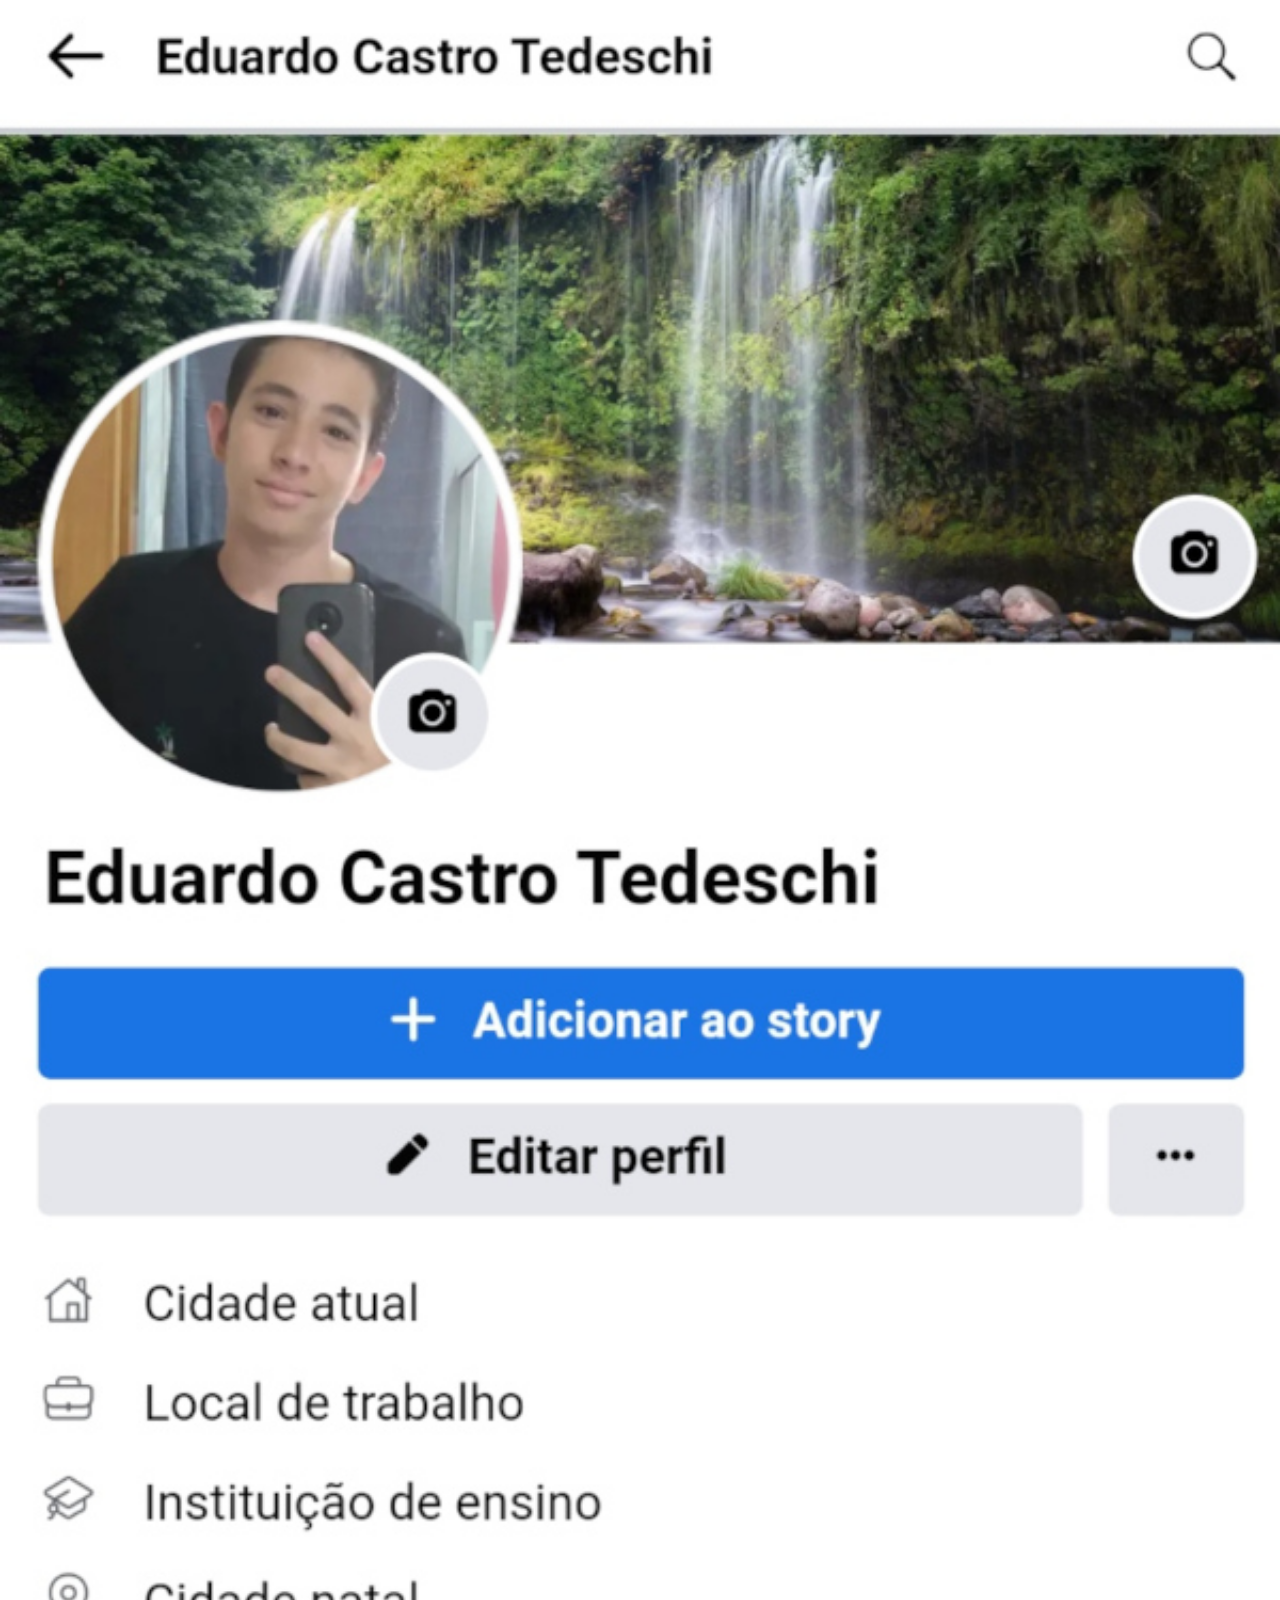
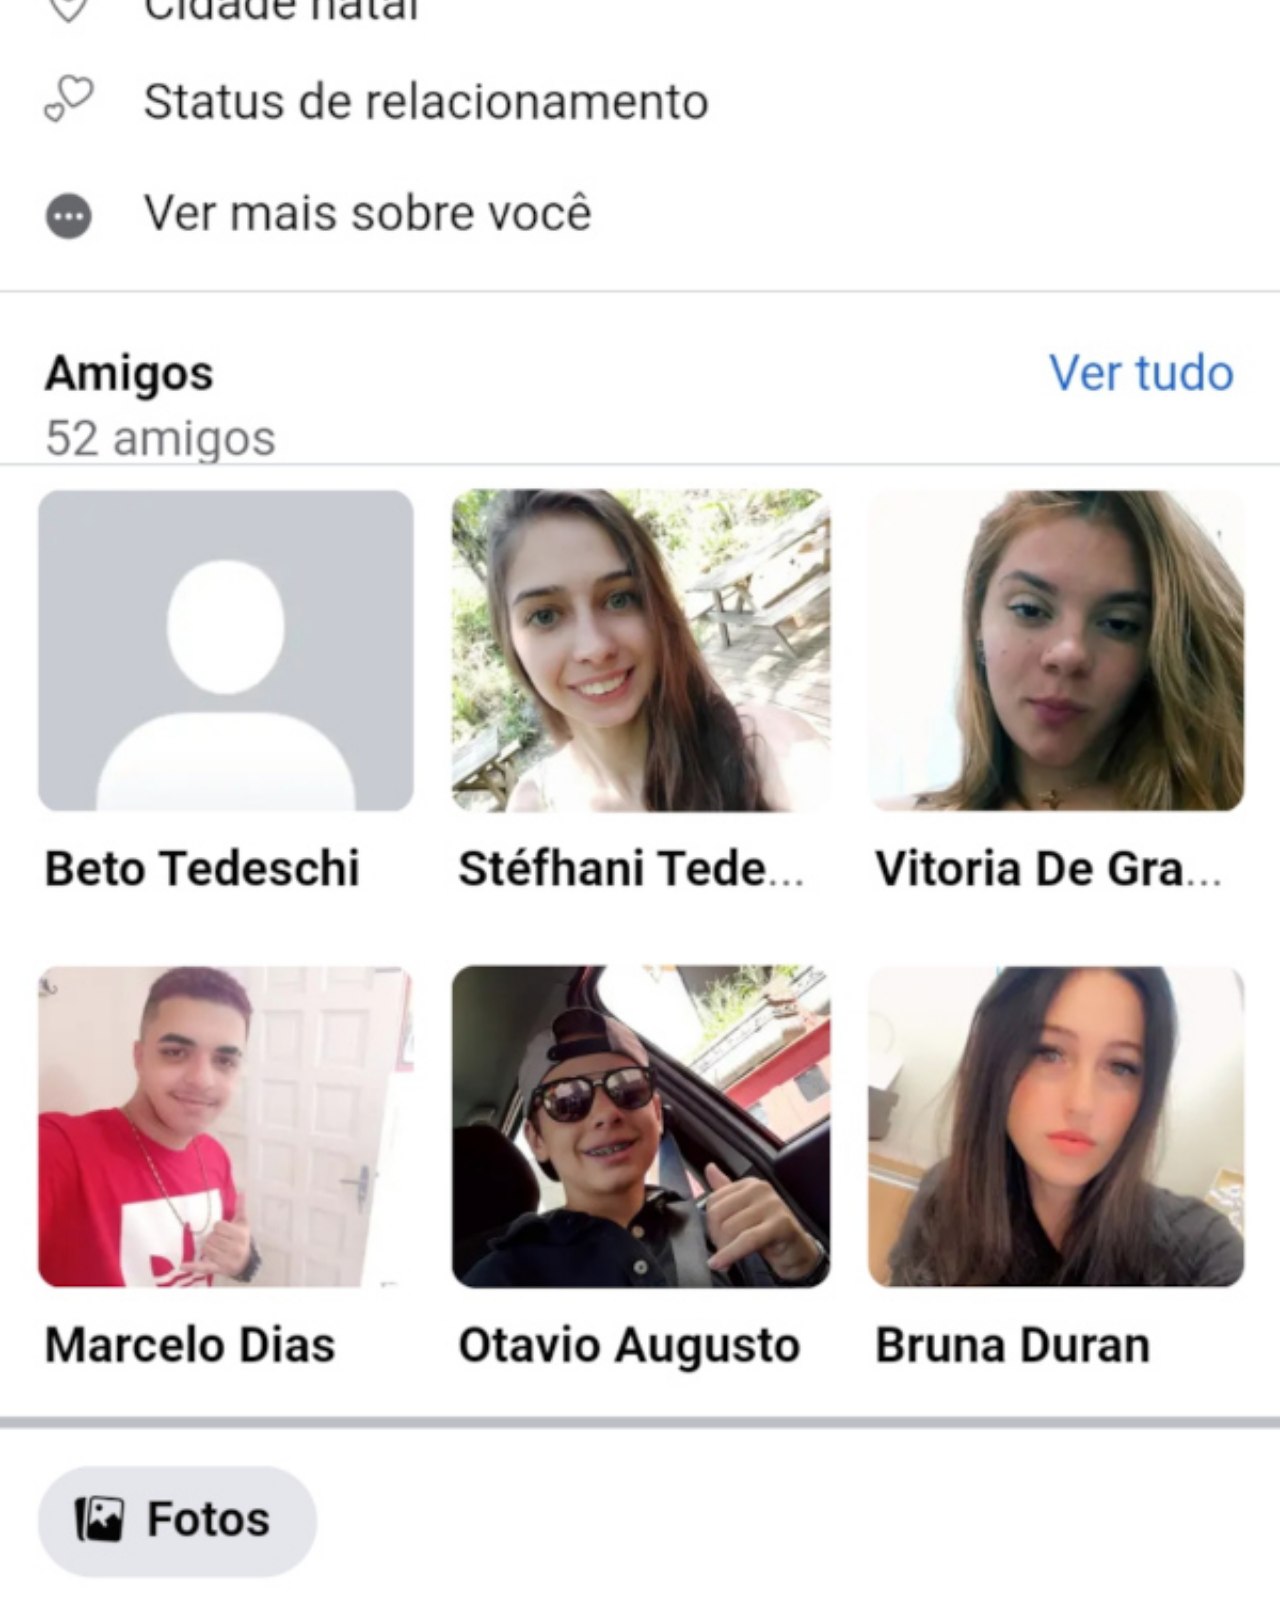
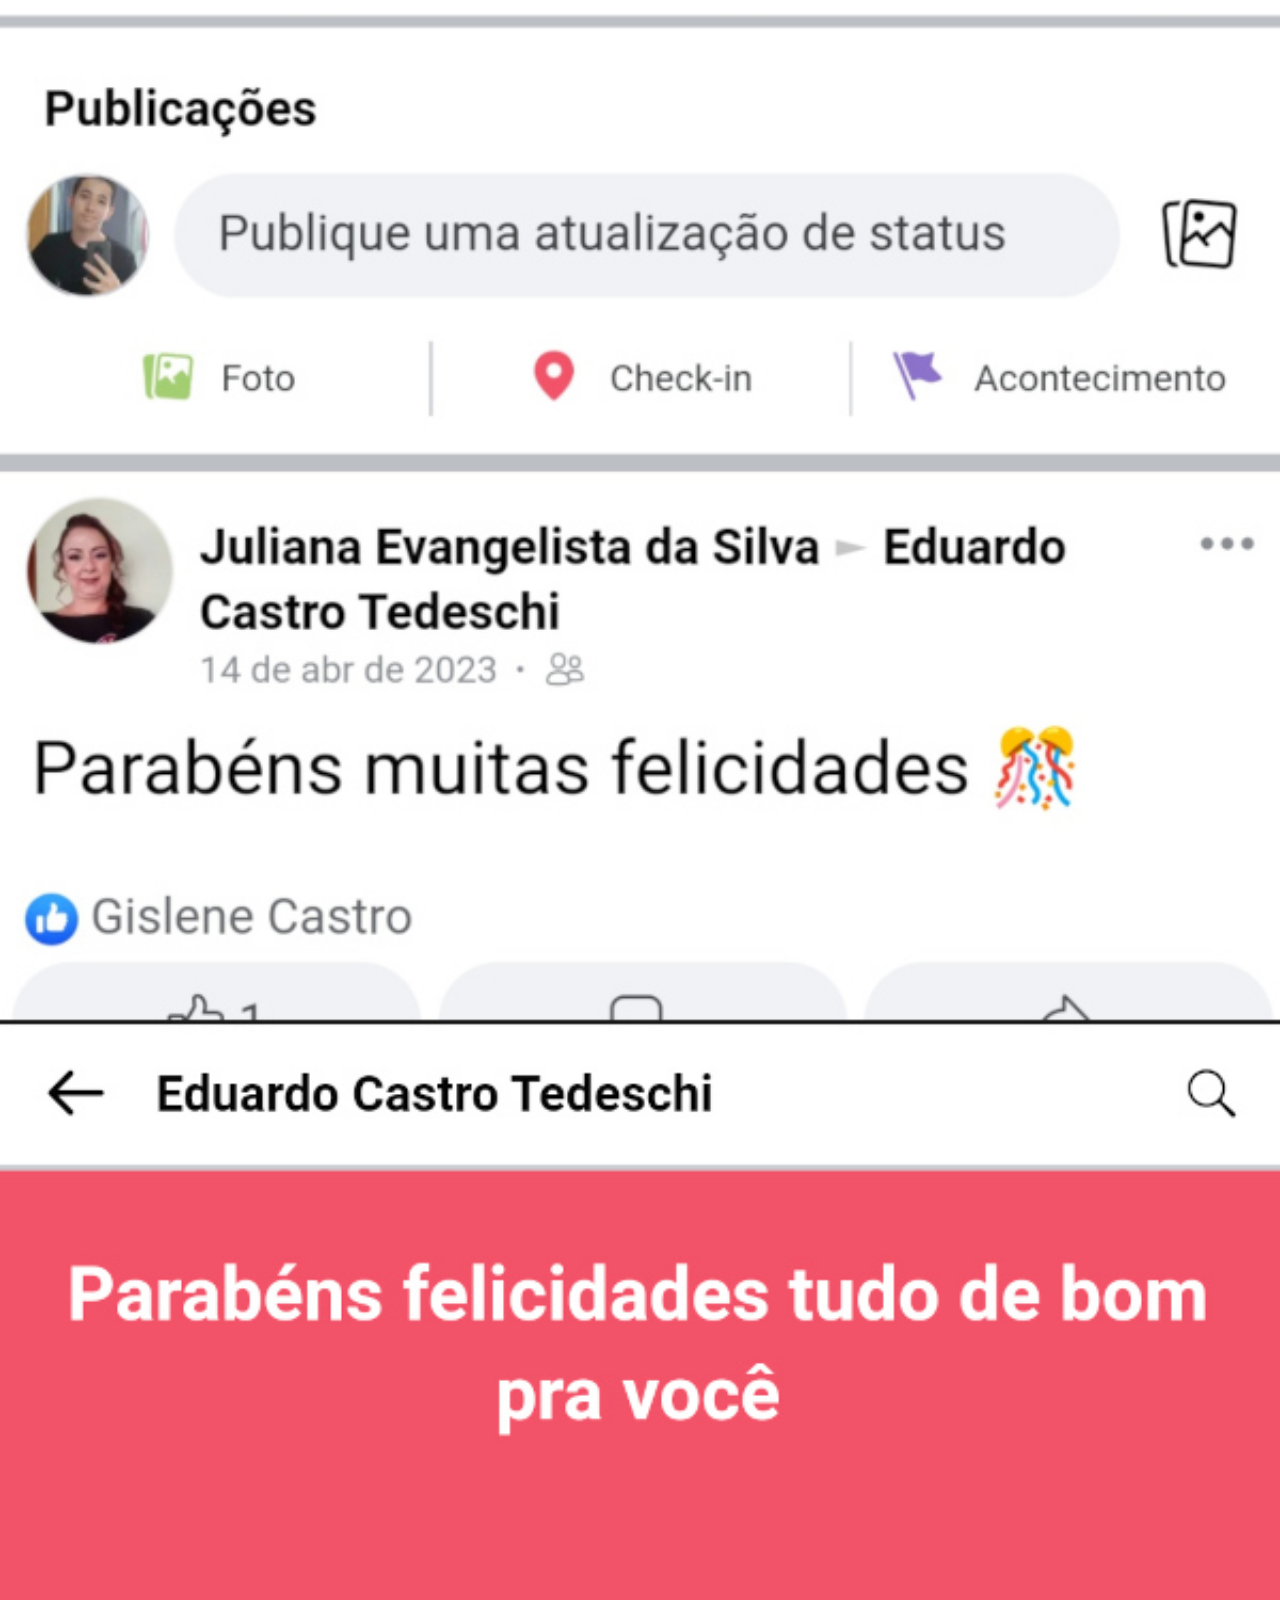
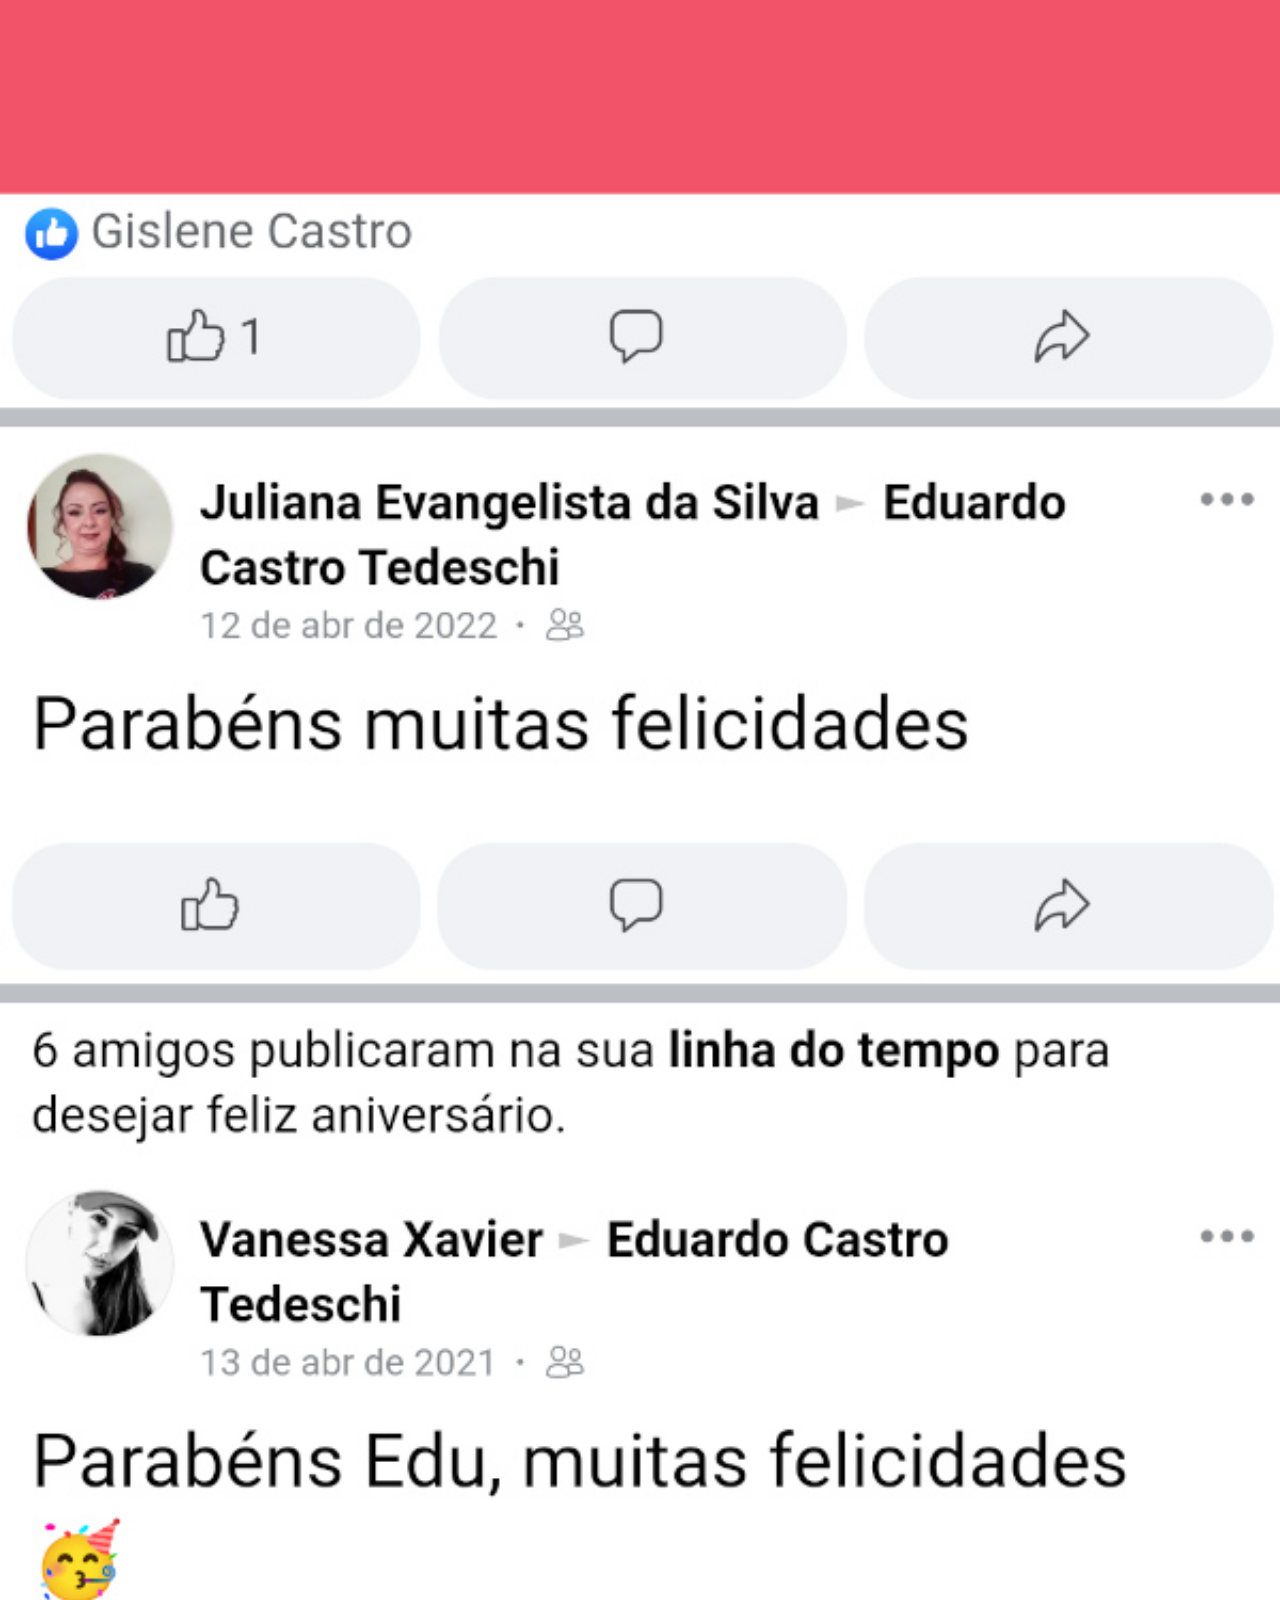
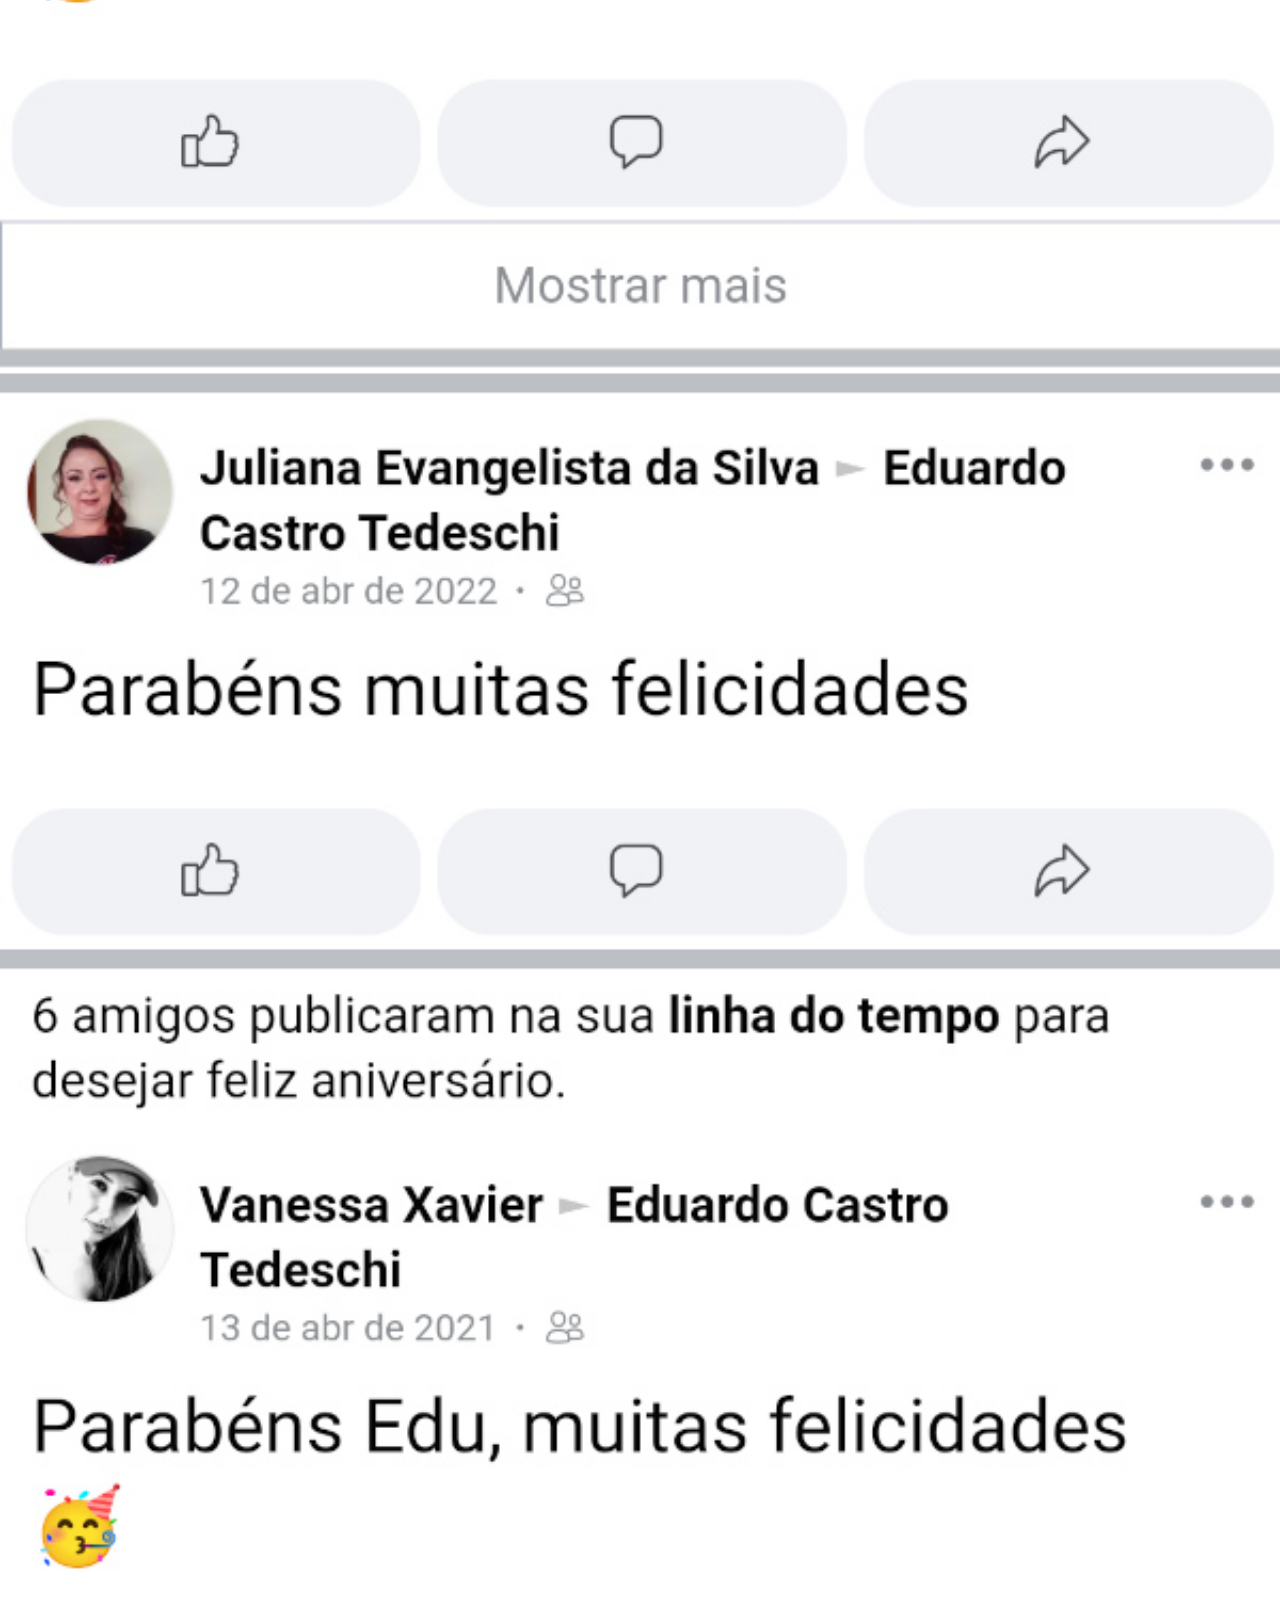
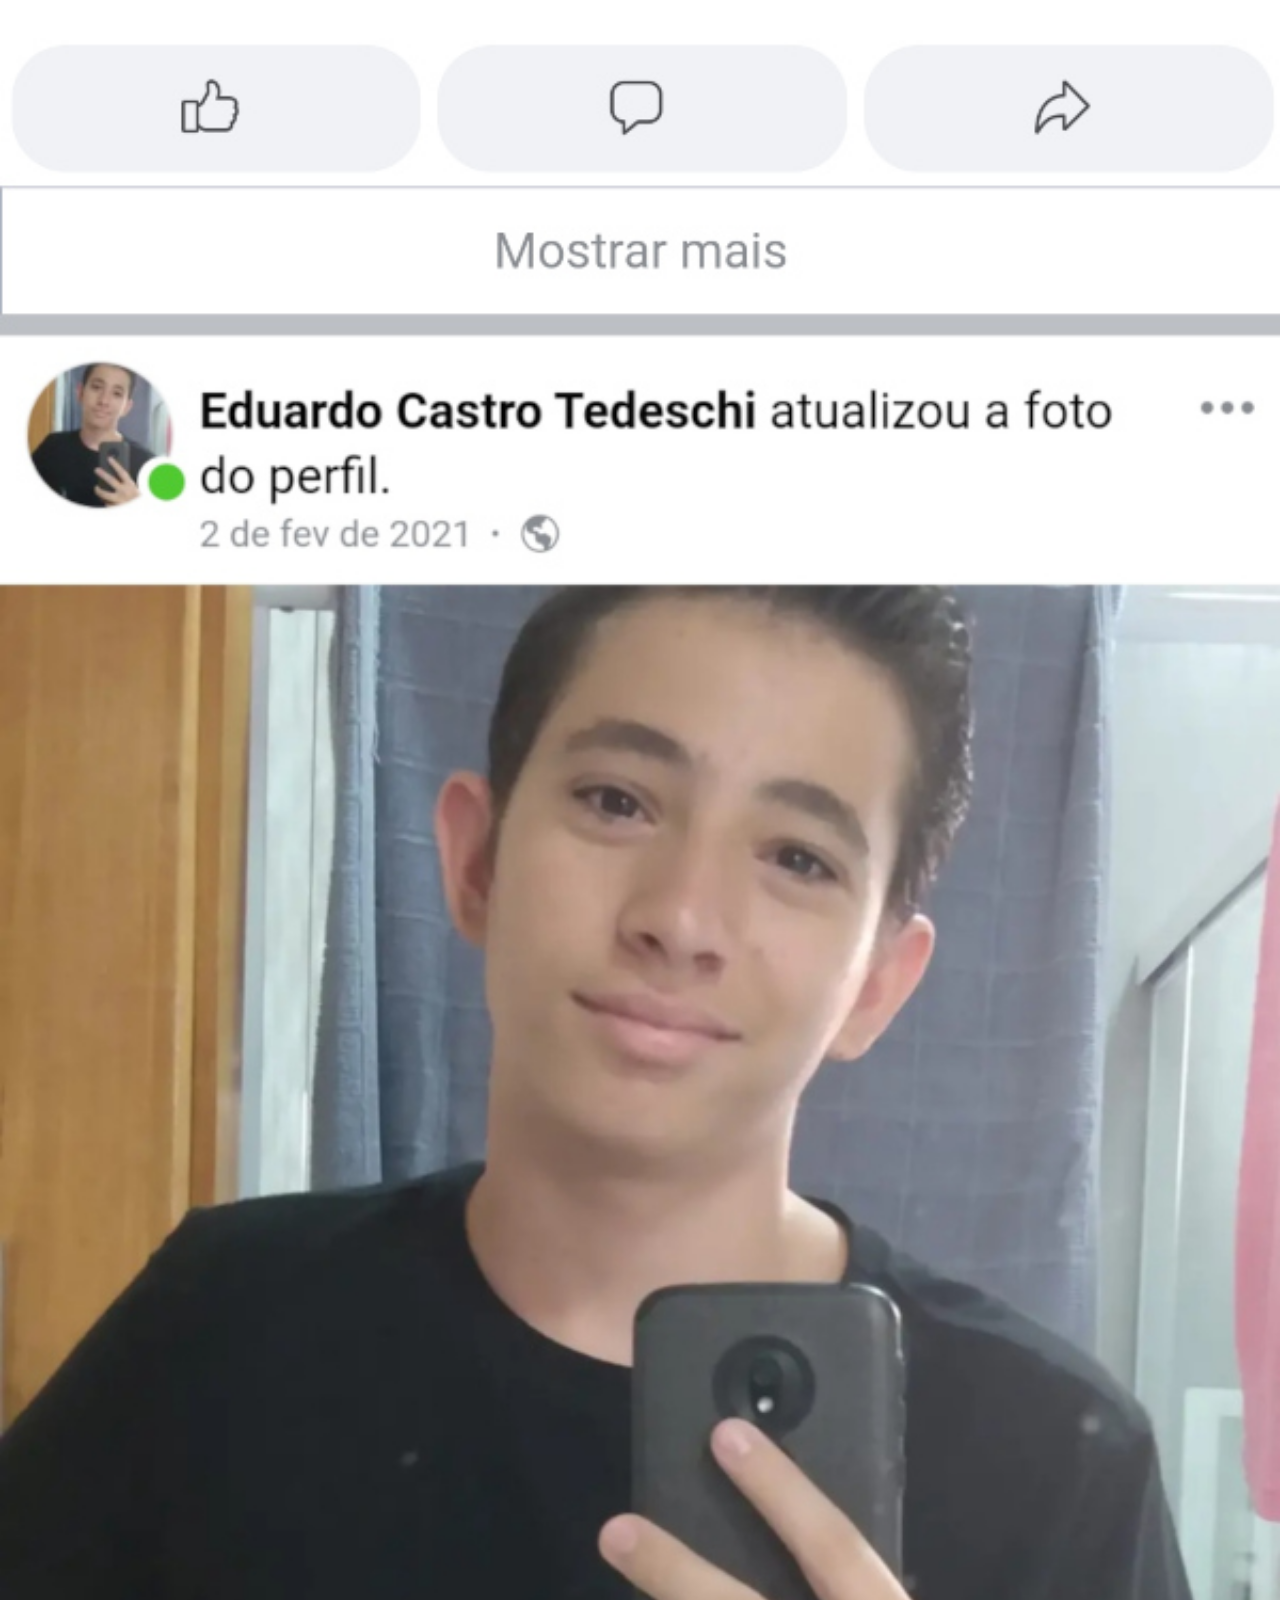
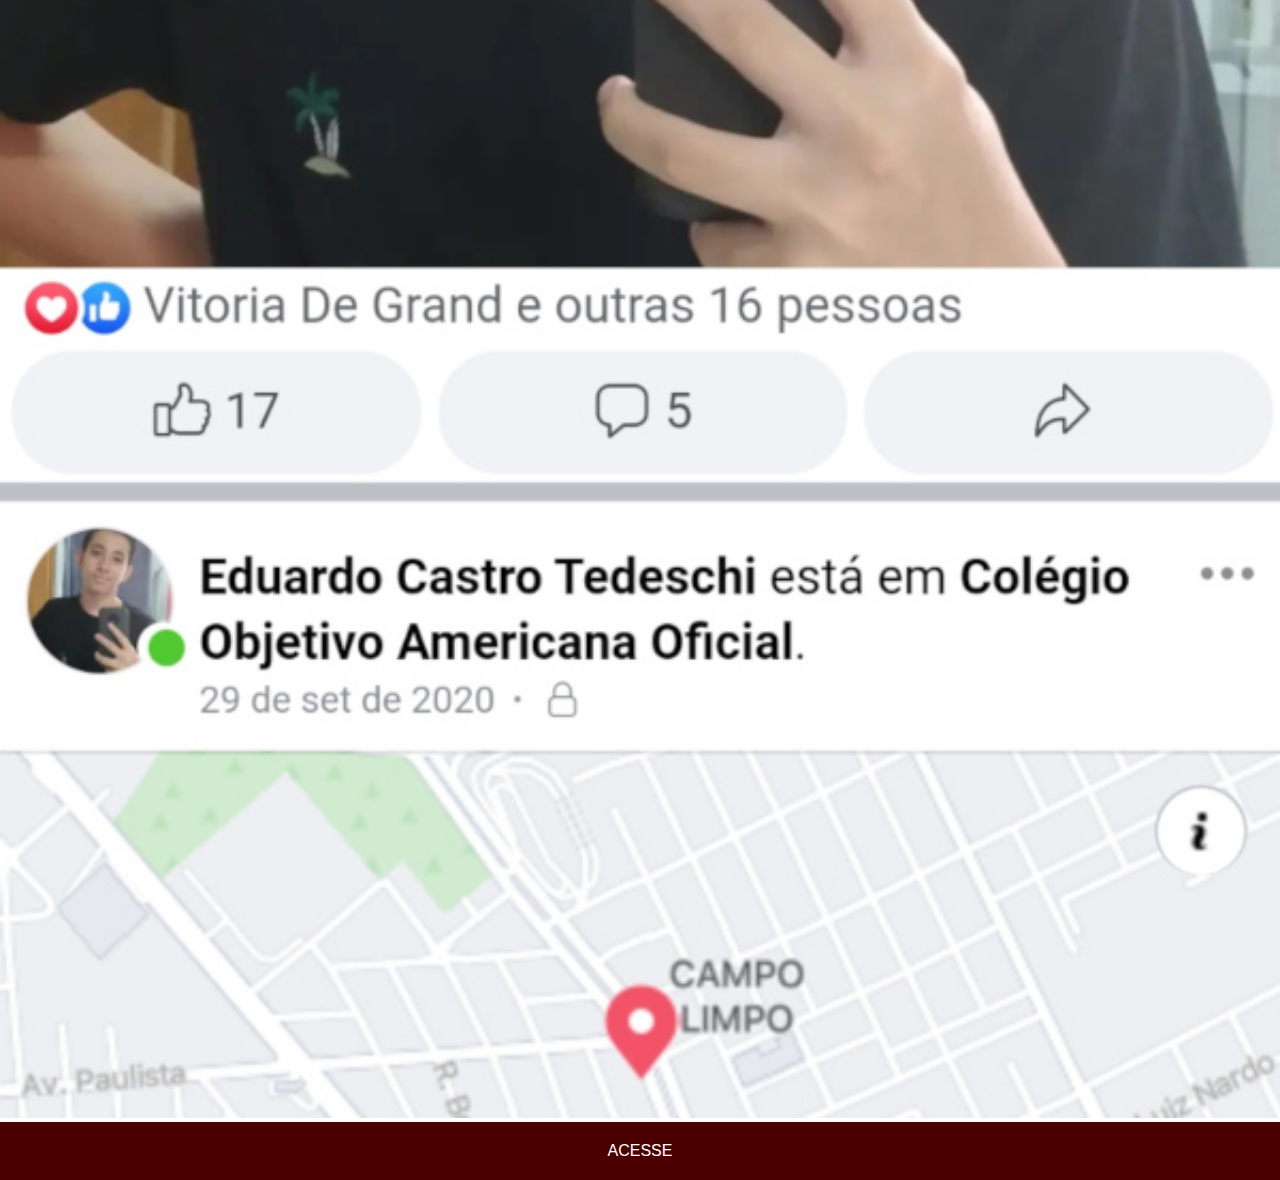
==== my-social/facebook.html @ a9c081b7 "project" ====
<!DOCTYPE html>
<html lang="pt-br">
<head>
    <meta charset="UTF-8">
    <meta name="viewport" content="width=device-width, initial-scale=1.0">
    <title>Facebook</title>
    <style>
        *{
            padding: 0px;
            margin: 0px;
            font-family: Arial, Helvetica, sans-serif;
        }

        ::-webkit-scrollbar{
            width: 0px;
            height: 0px;
        }

        img{
            width: 100vw;
        }

        a{
            display: block;
            text-decoration: none;
            color: white;
            background-color: rgb(75, 0, 0);
            text-align: center;
            padding: 20px 0px;
            width: 100vw;
        }

    </style>
</head>
<body>
    <img src="images/facebook/tela-facebook.jpg" alt="Facebook Tela">
    <a href="https://web.facebook.com/eduardo.tedeschi.311" target="_blank">ACESSE</a>
</body>
</html>
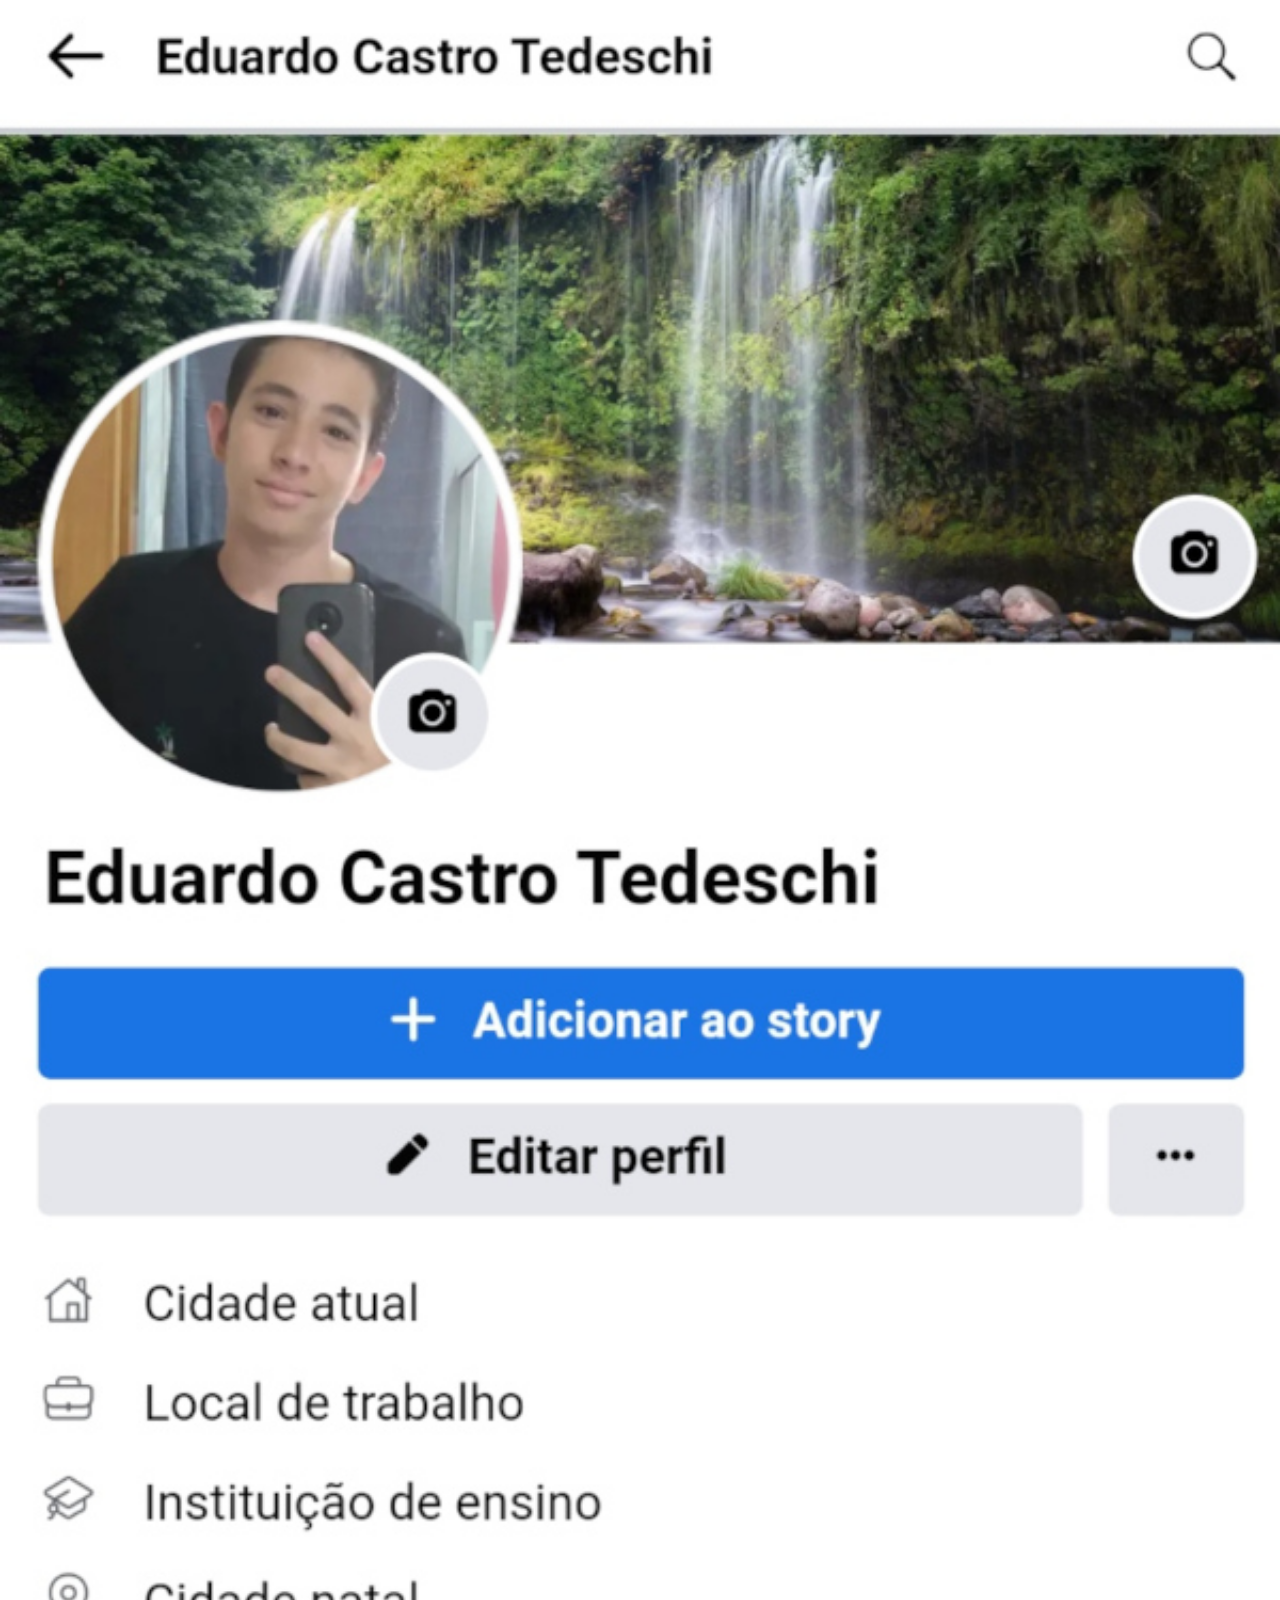
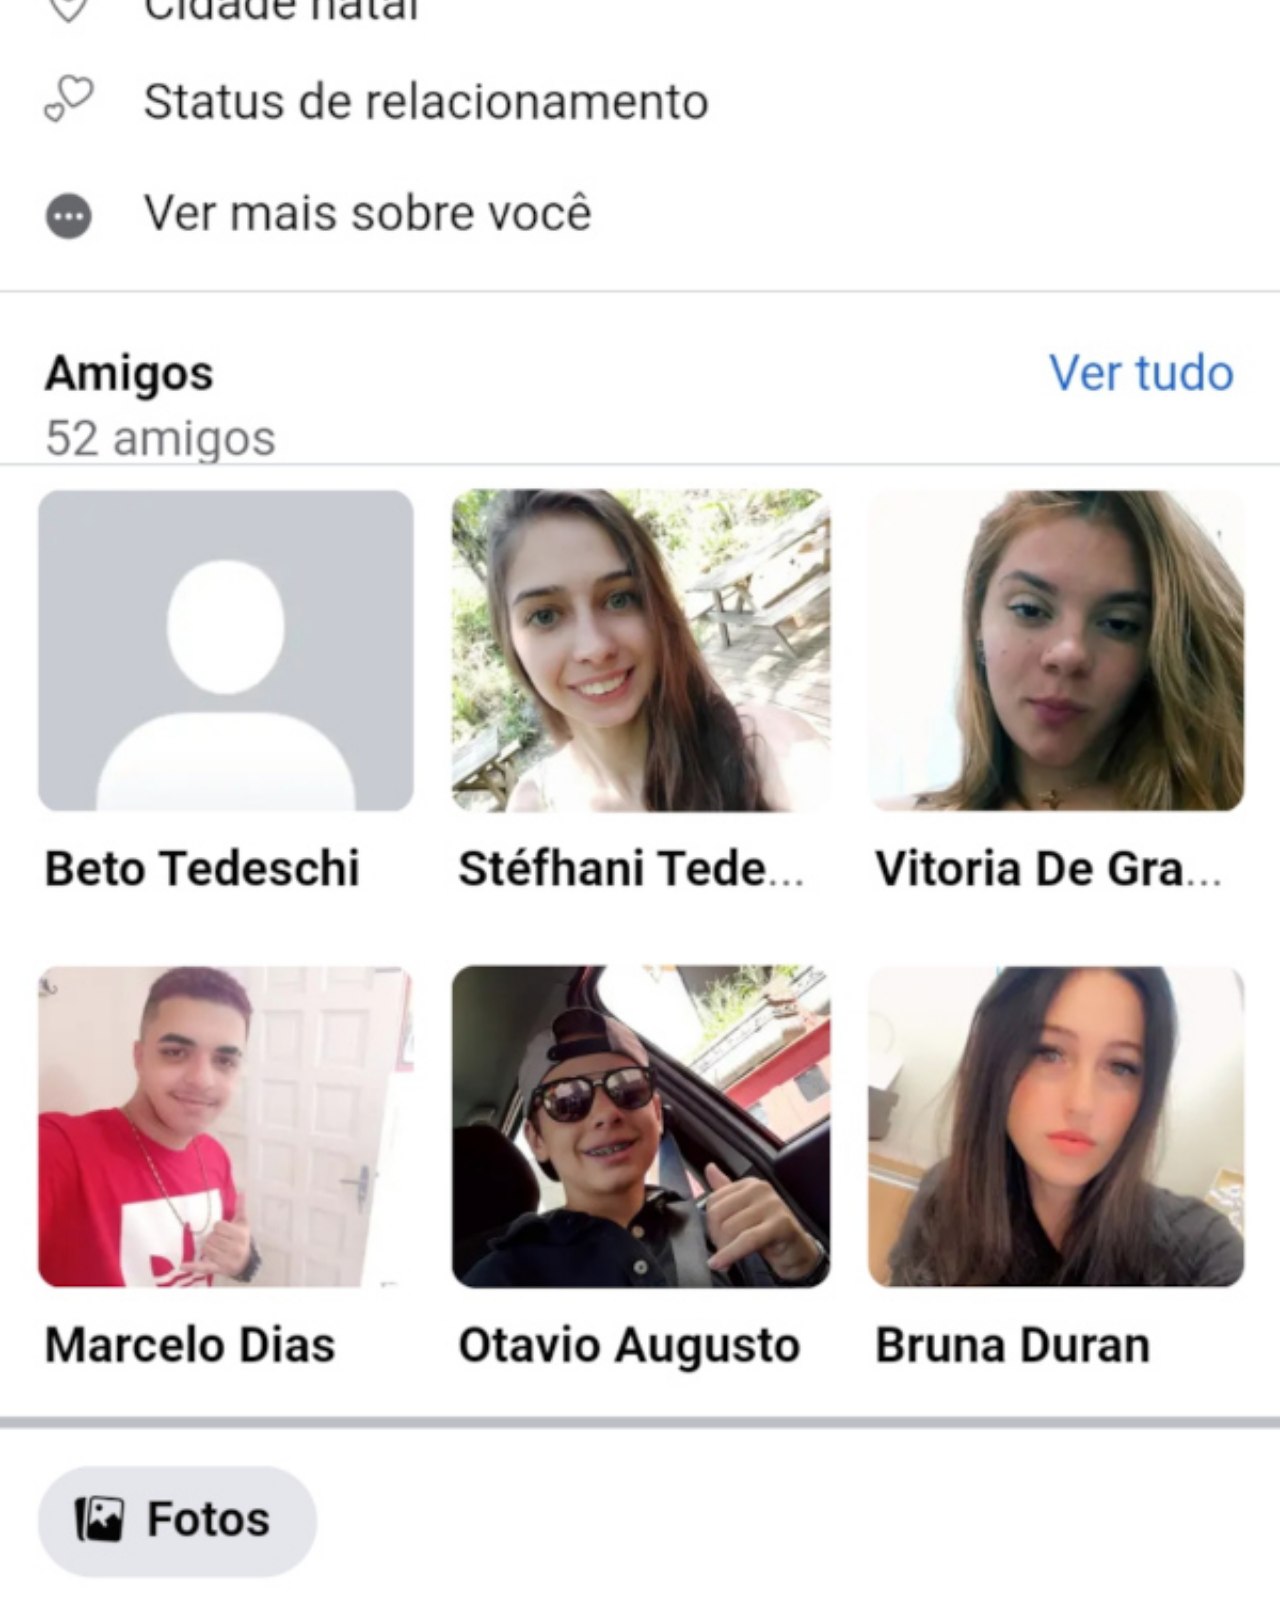
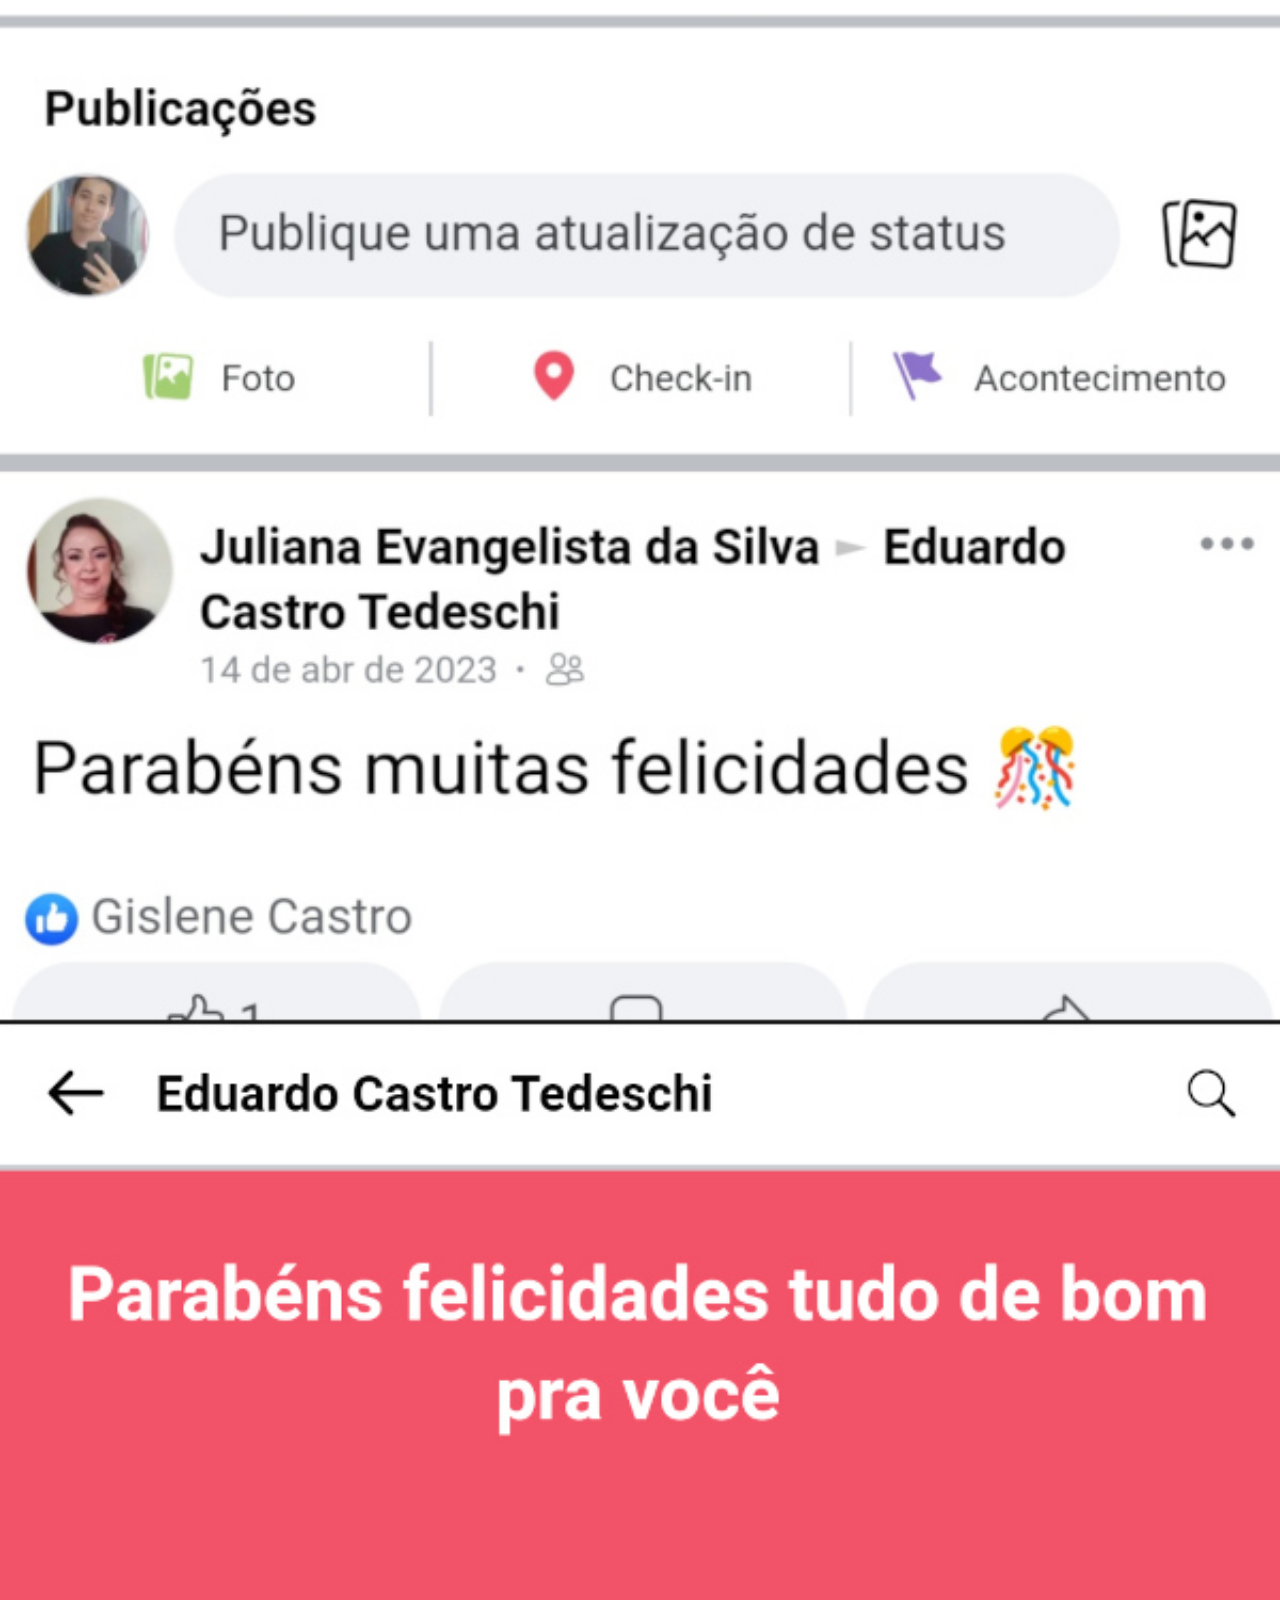
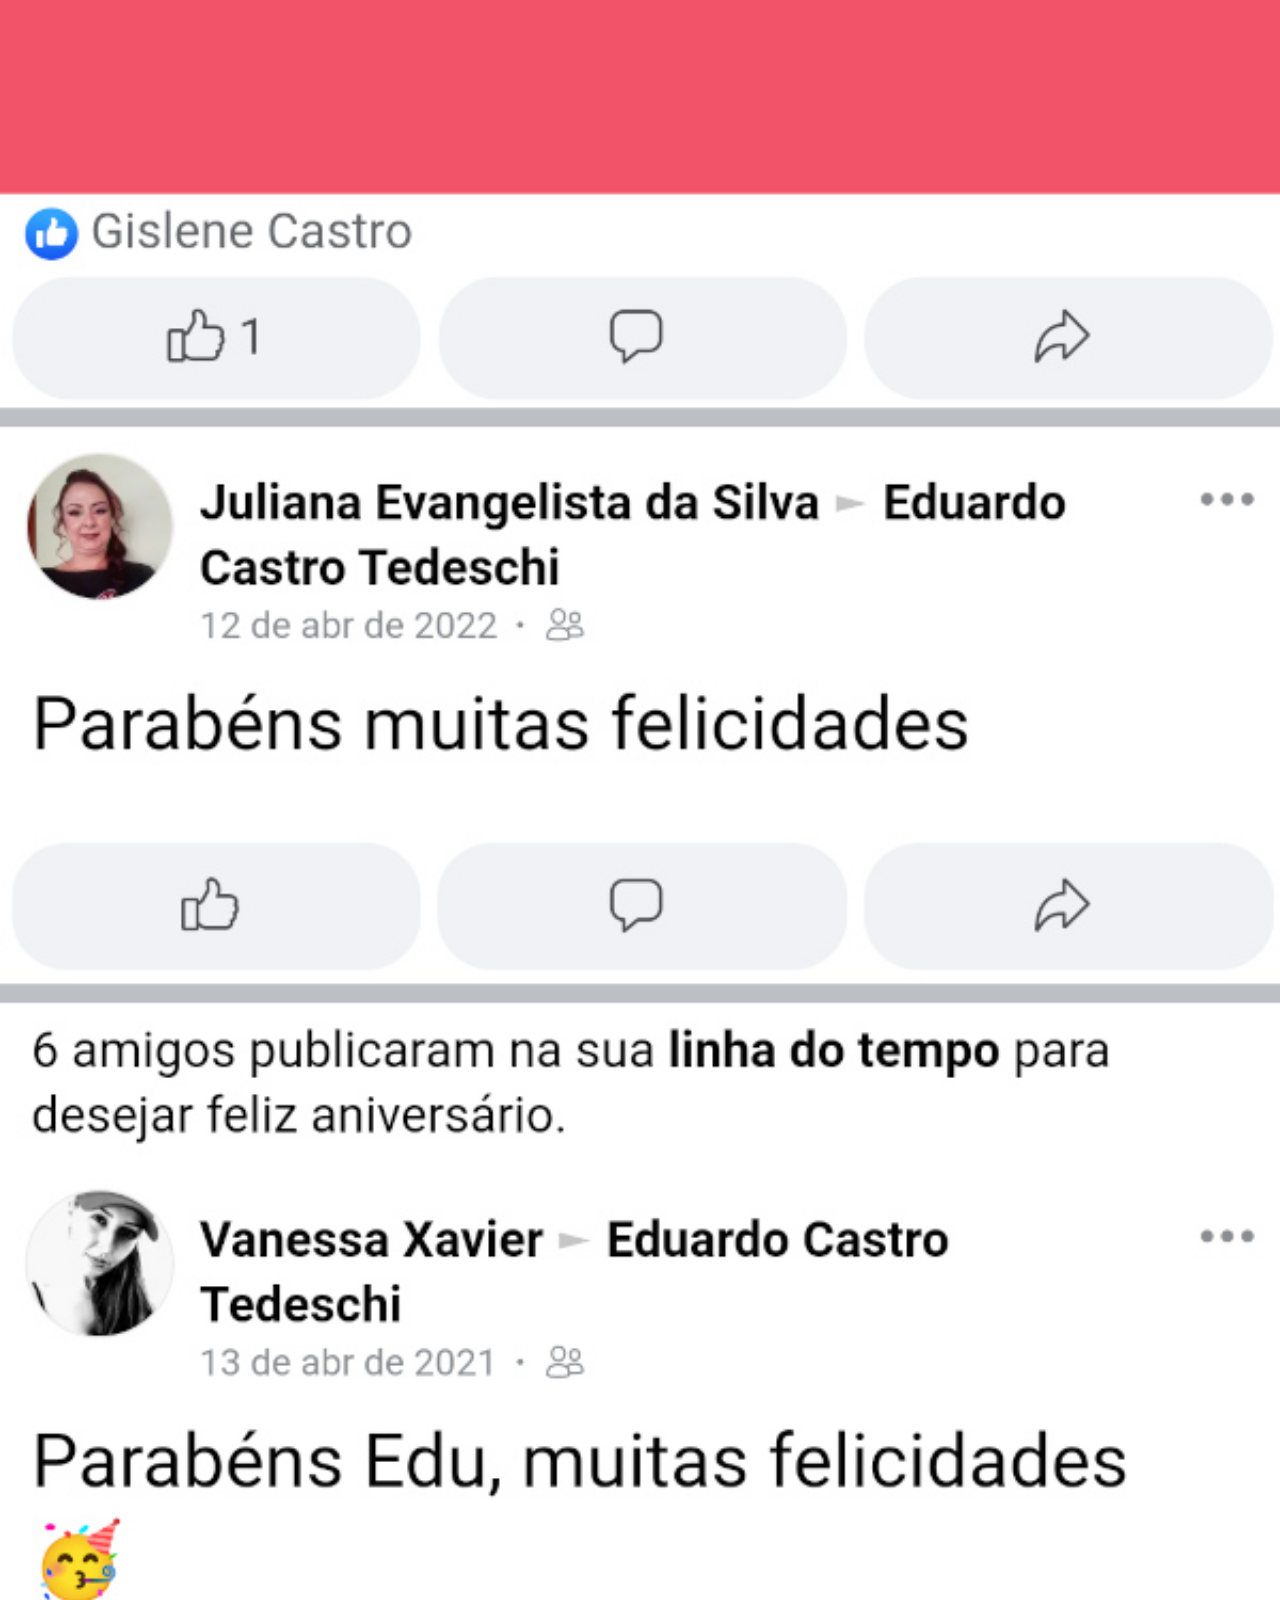
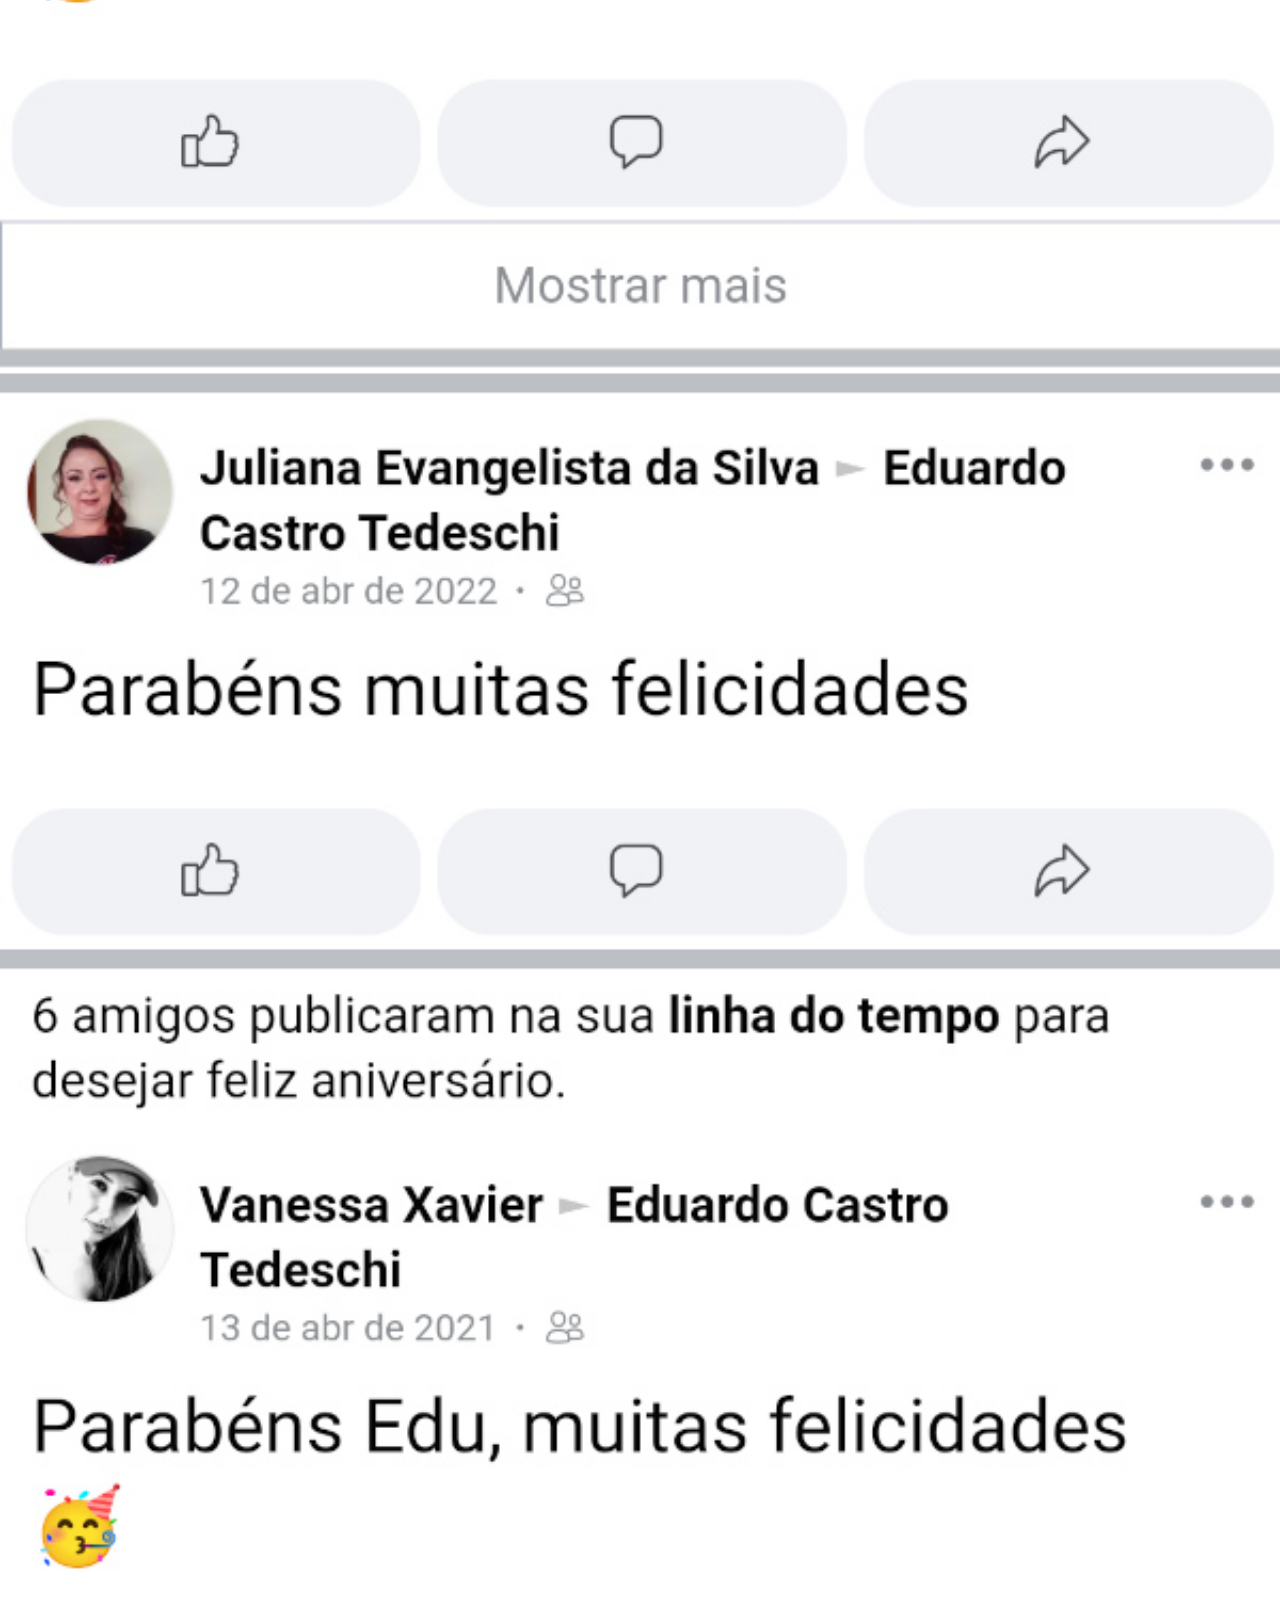
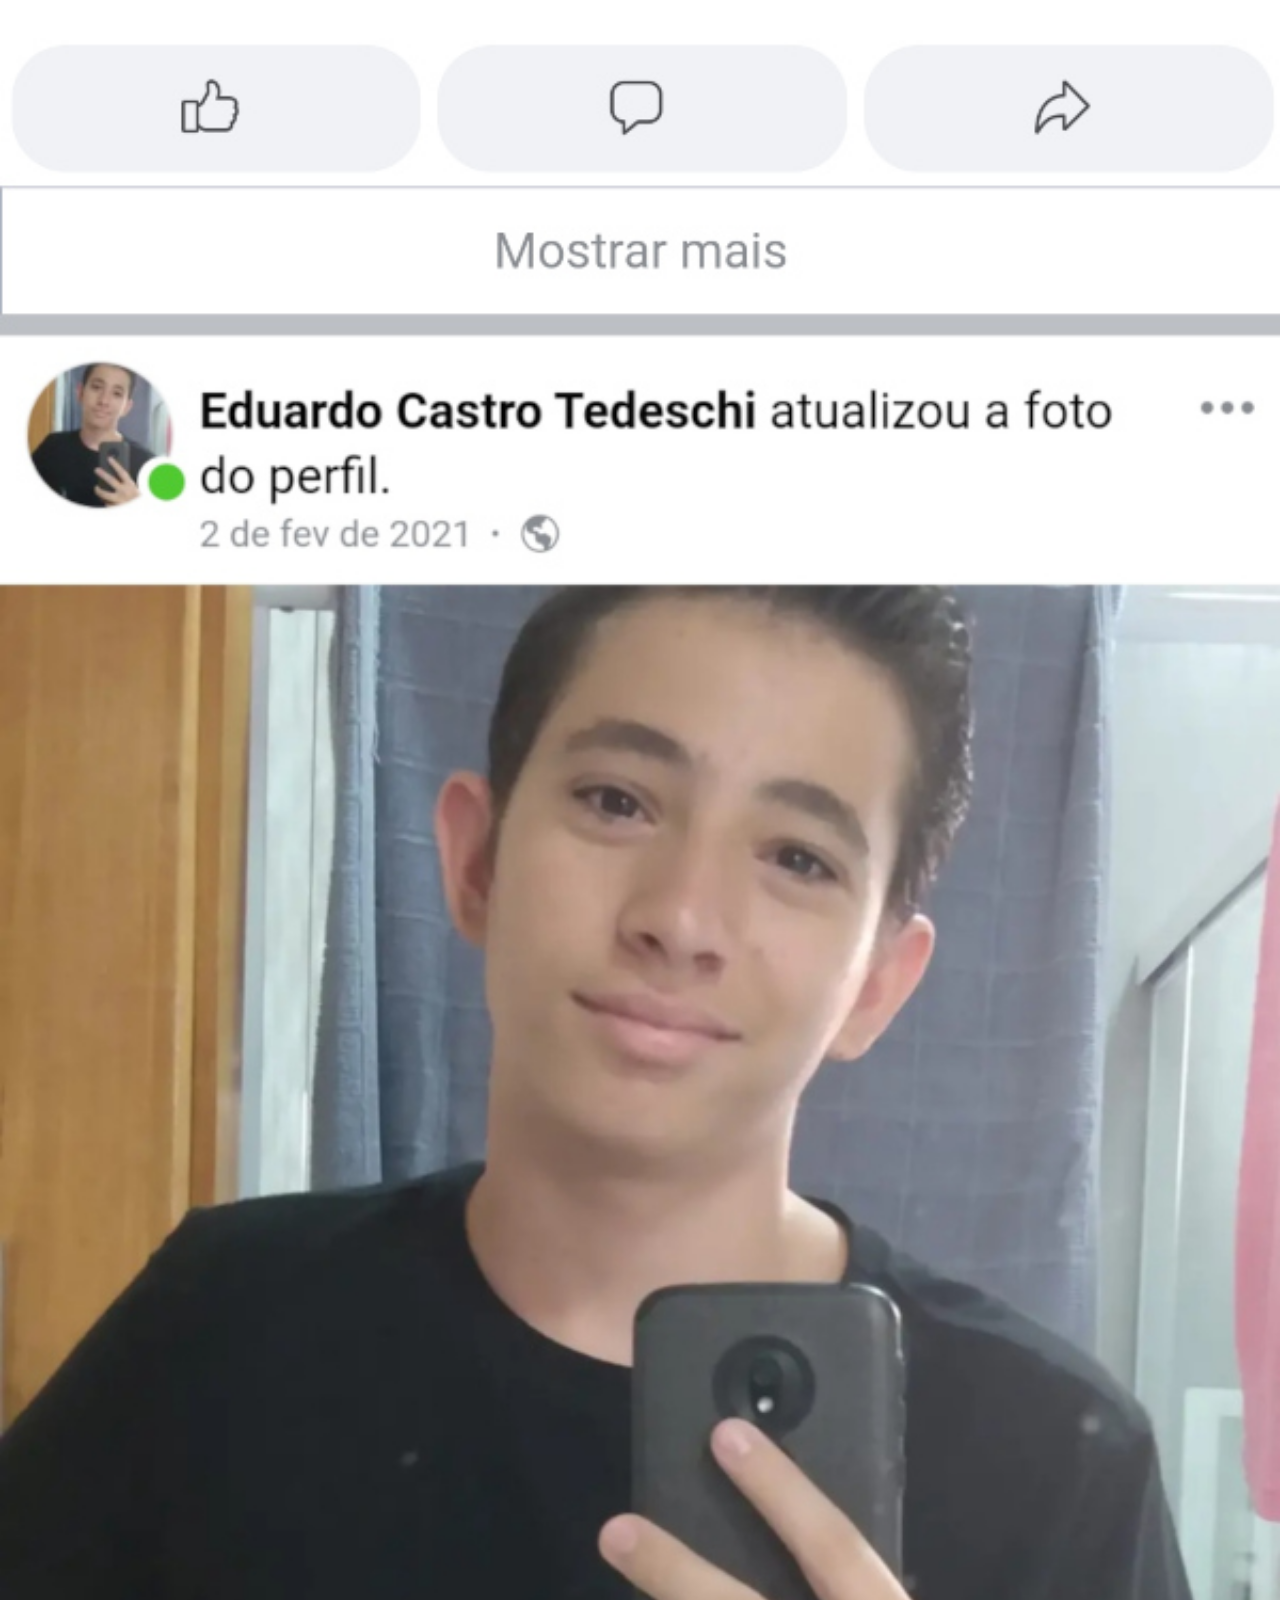
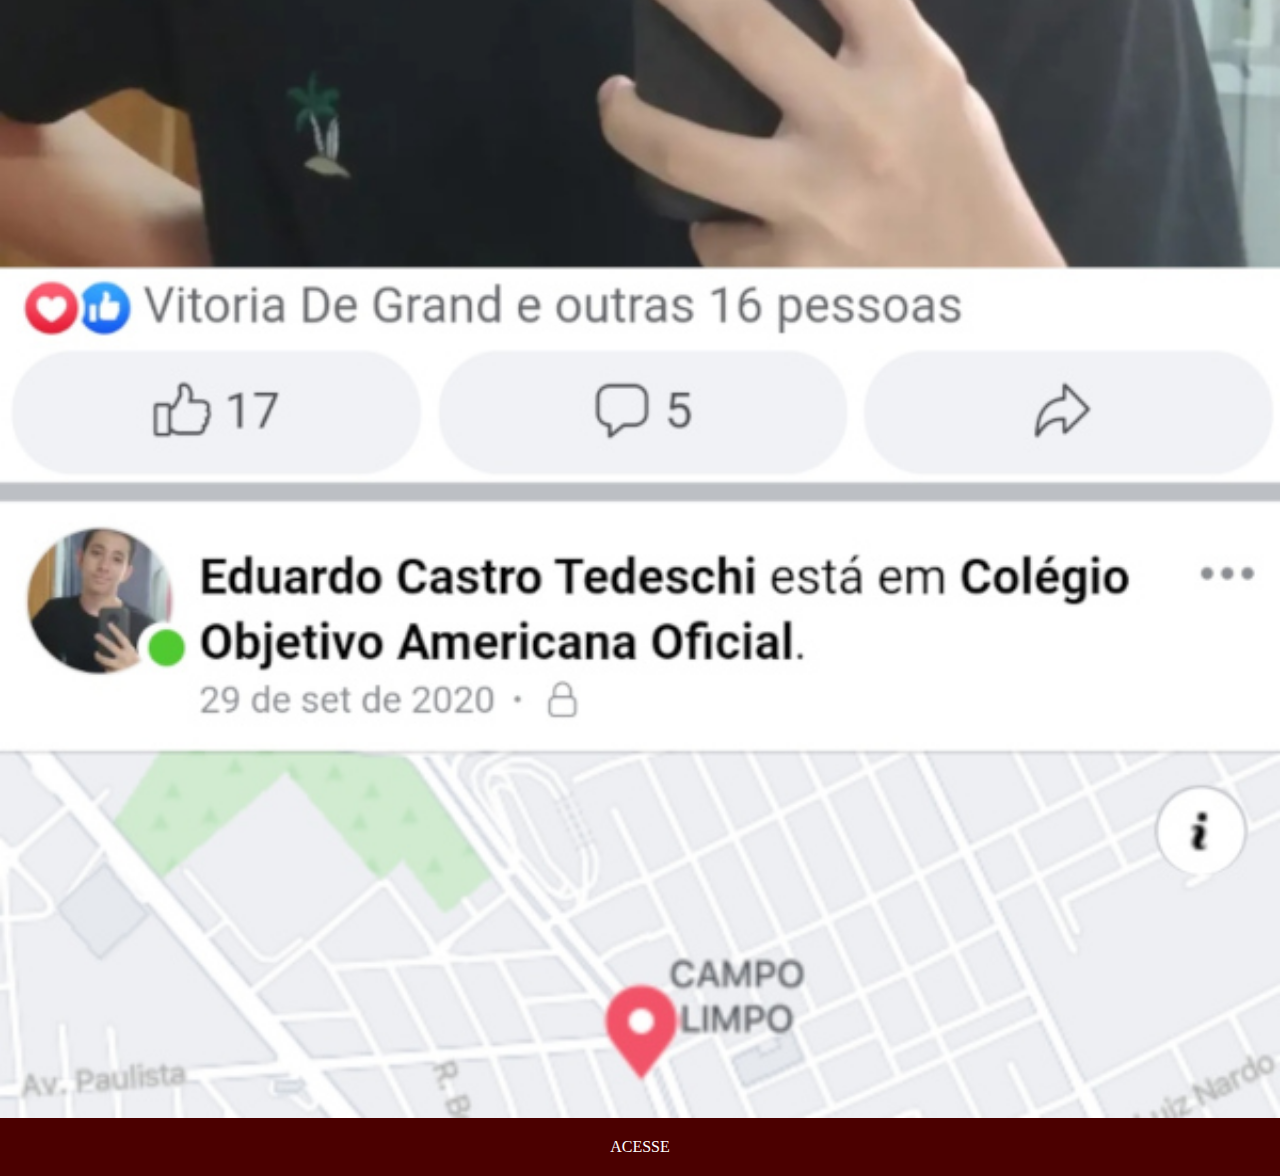
==== commit 12a284ea: "social finished" ====
--- a/my-social/facebook.html
+++ b/my-social/facebook.html
@@ -4,33 +4,7 @@
     <meta charset="UTF-8">
     <meta name="viewport" content="width=device-width, initial-scale=1.0">
     <title>Facebook</title>
-    <style>
-        *{
-            padding: 0px;
-            margin: 0px;
-            font-family: Arial, Helvetica, sans-serif;
-        }
-
-        ::-webkit-scrollbar{
-            width: 0px;
-            height: 0px;
-        }
-
-        img{
-            width: 100vw;
-        }
-
-        a{
-            display: block;
-            text-decoration: none;
-            color: white;
-            background-color: rgb(75, 0, 0);
-            text-align: center;
-            padding: 20px 0px;
-            width: 100vw;
-        }
-
-    </style>
+    <link rel="stylesheet" href="styles/pages.css">
 </head>
 <body>
     <img src="images/facebook/tela-facebook.jpg" alt="Facebook Tela">
--- a/my-social/styles/pages.css
+++ b/my-social/styles/pages.css
@@ -0,0 +1,26 @@
+@charset "URF-8";
+
+*{
+    margin: 0px;
+    padding: 0px;
+}
+
+::-webkit-scrollbar{
+    width: 0px;
+    height: 0px;
+}
+
+img{
+    width: 100vw;
+    display: block;
+}
+
+a{
+    display: block;
+    width: 100vw;
+    color: white;
+    background-color: rgb(75, 00, 00);
+    text-align: center;
+    text-decoration: none;
+    padding: 20px 0px;
+}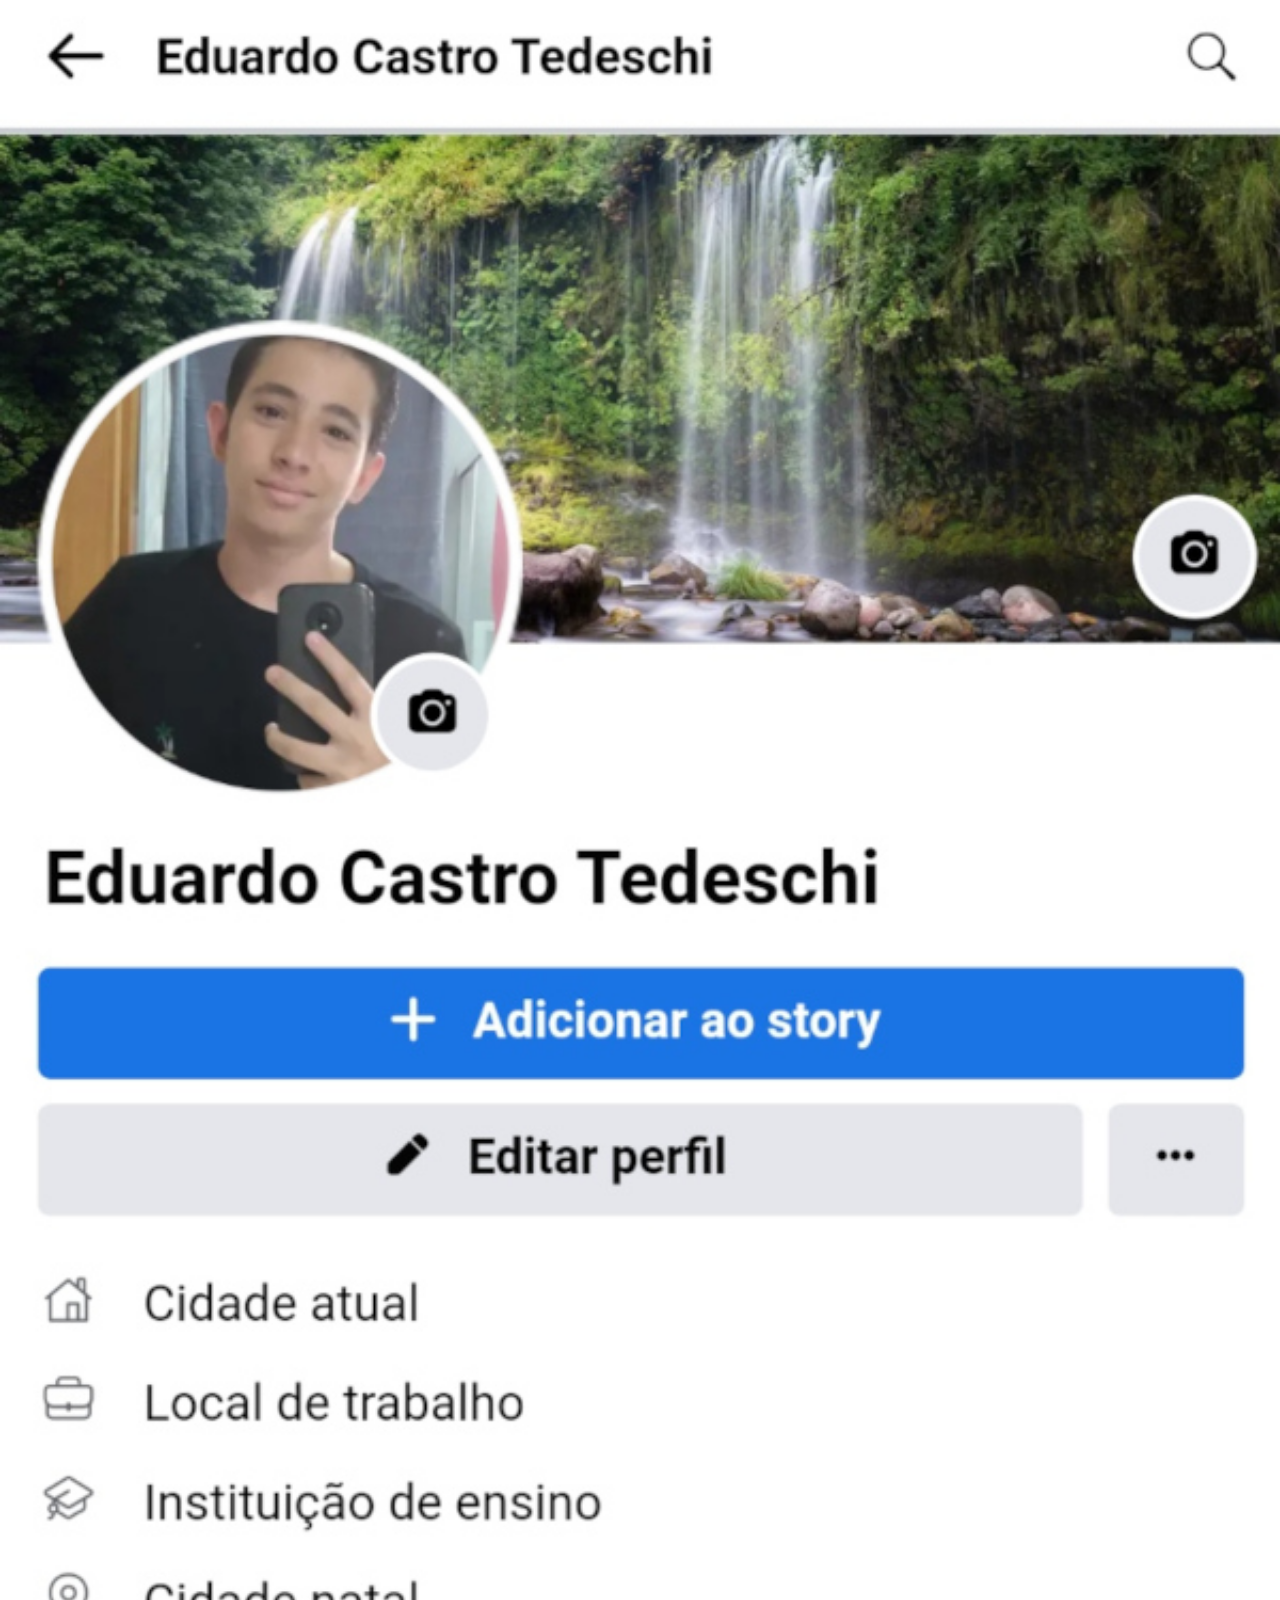
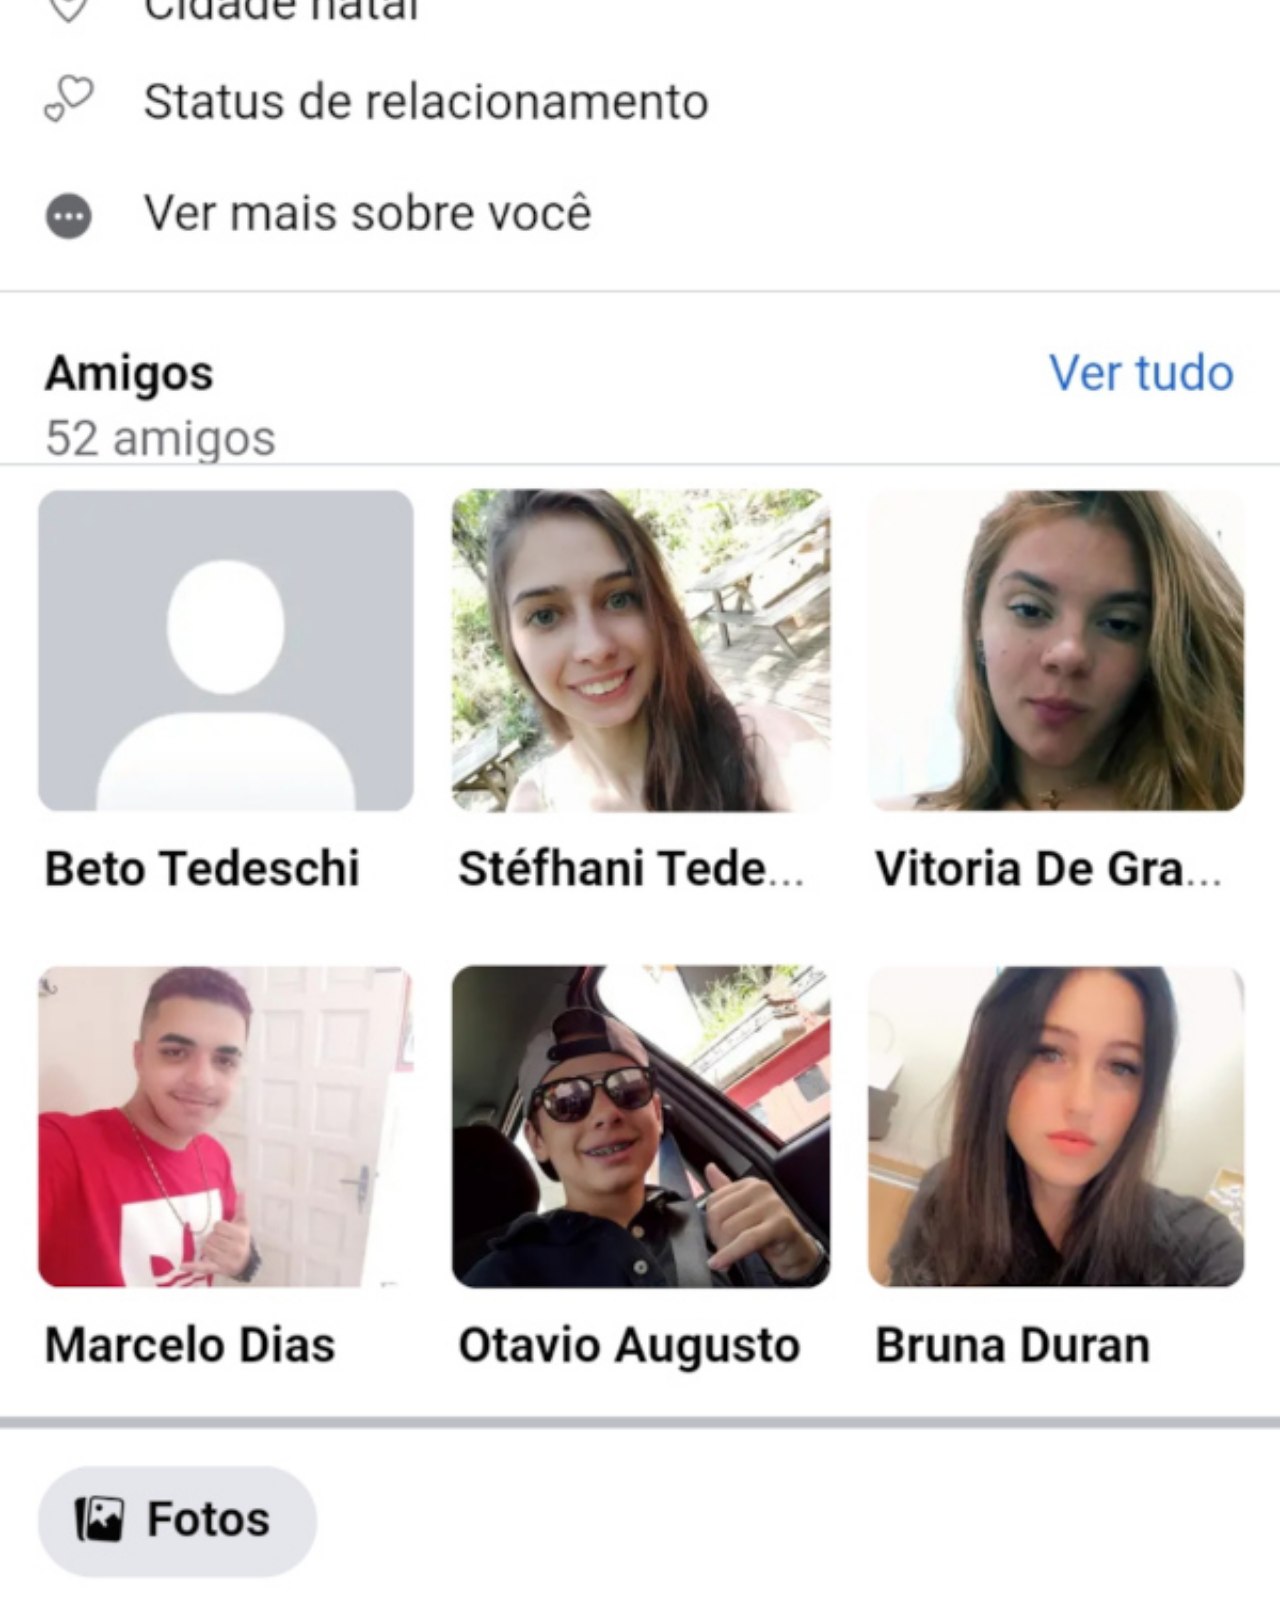
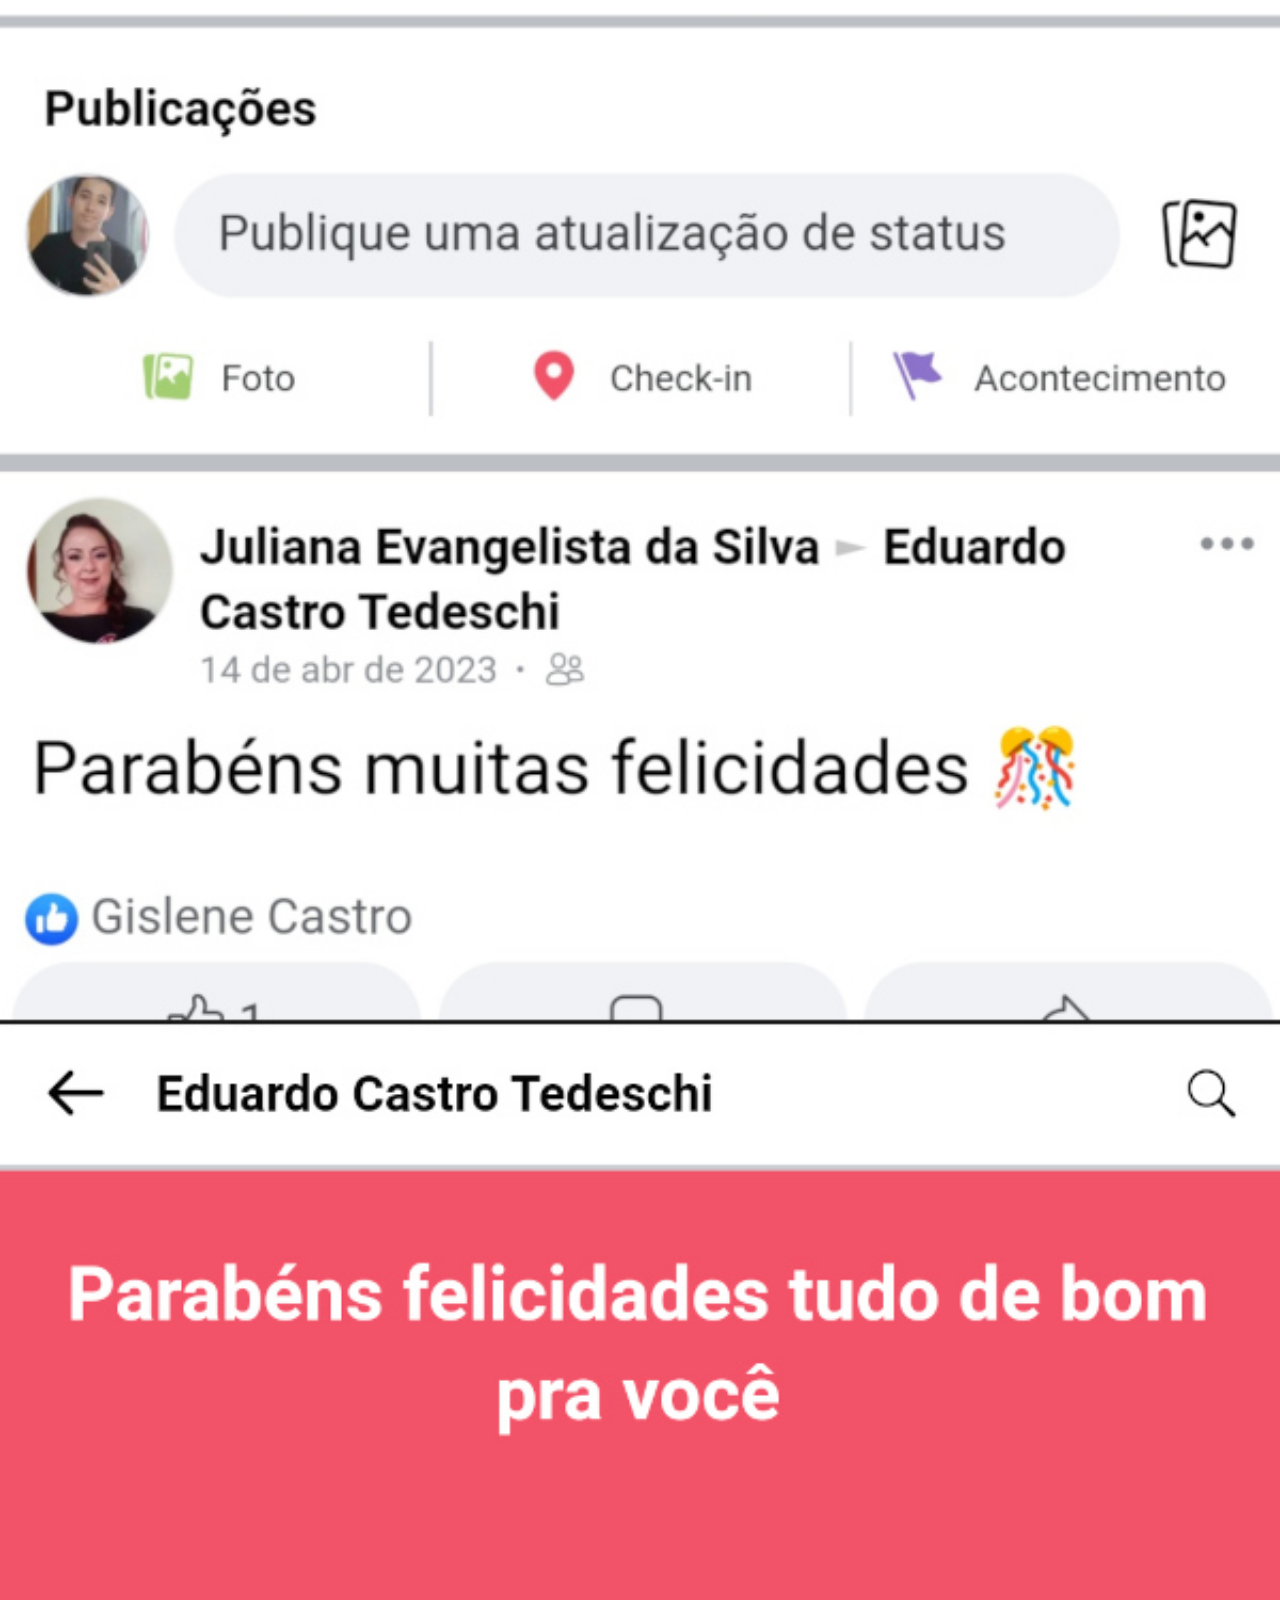
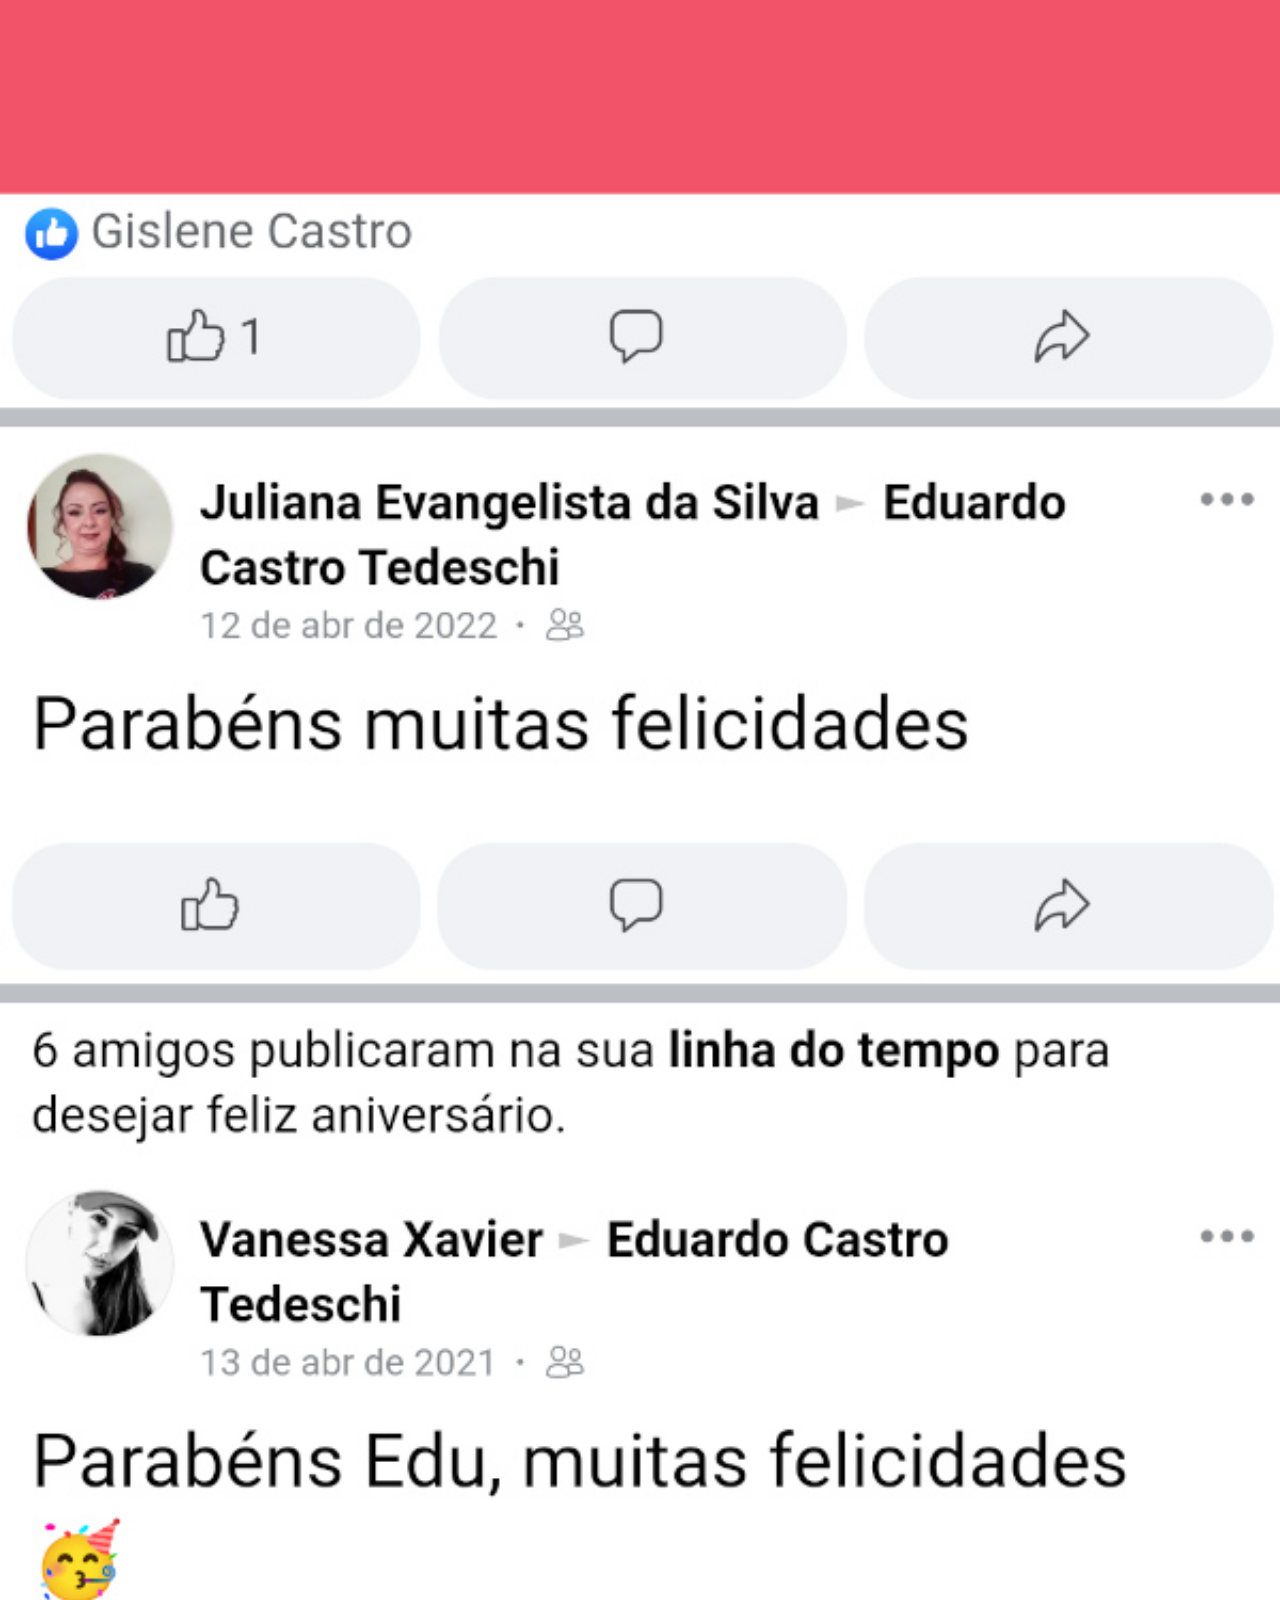
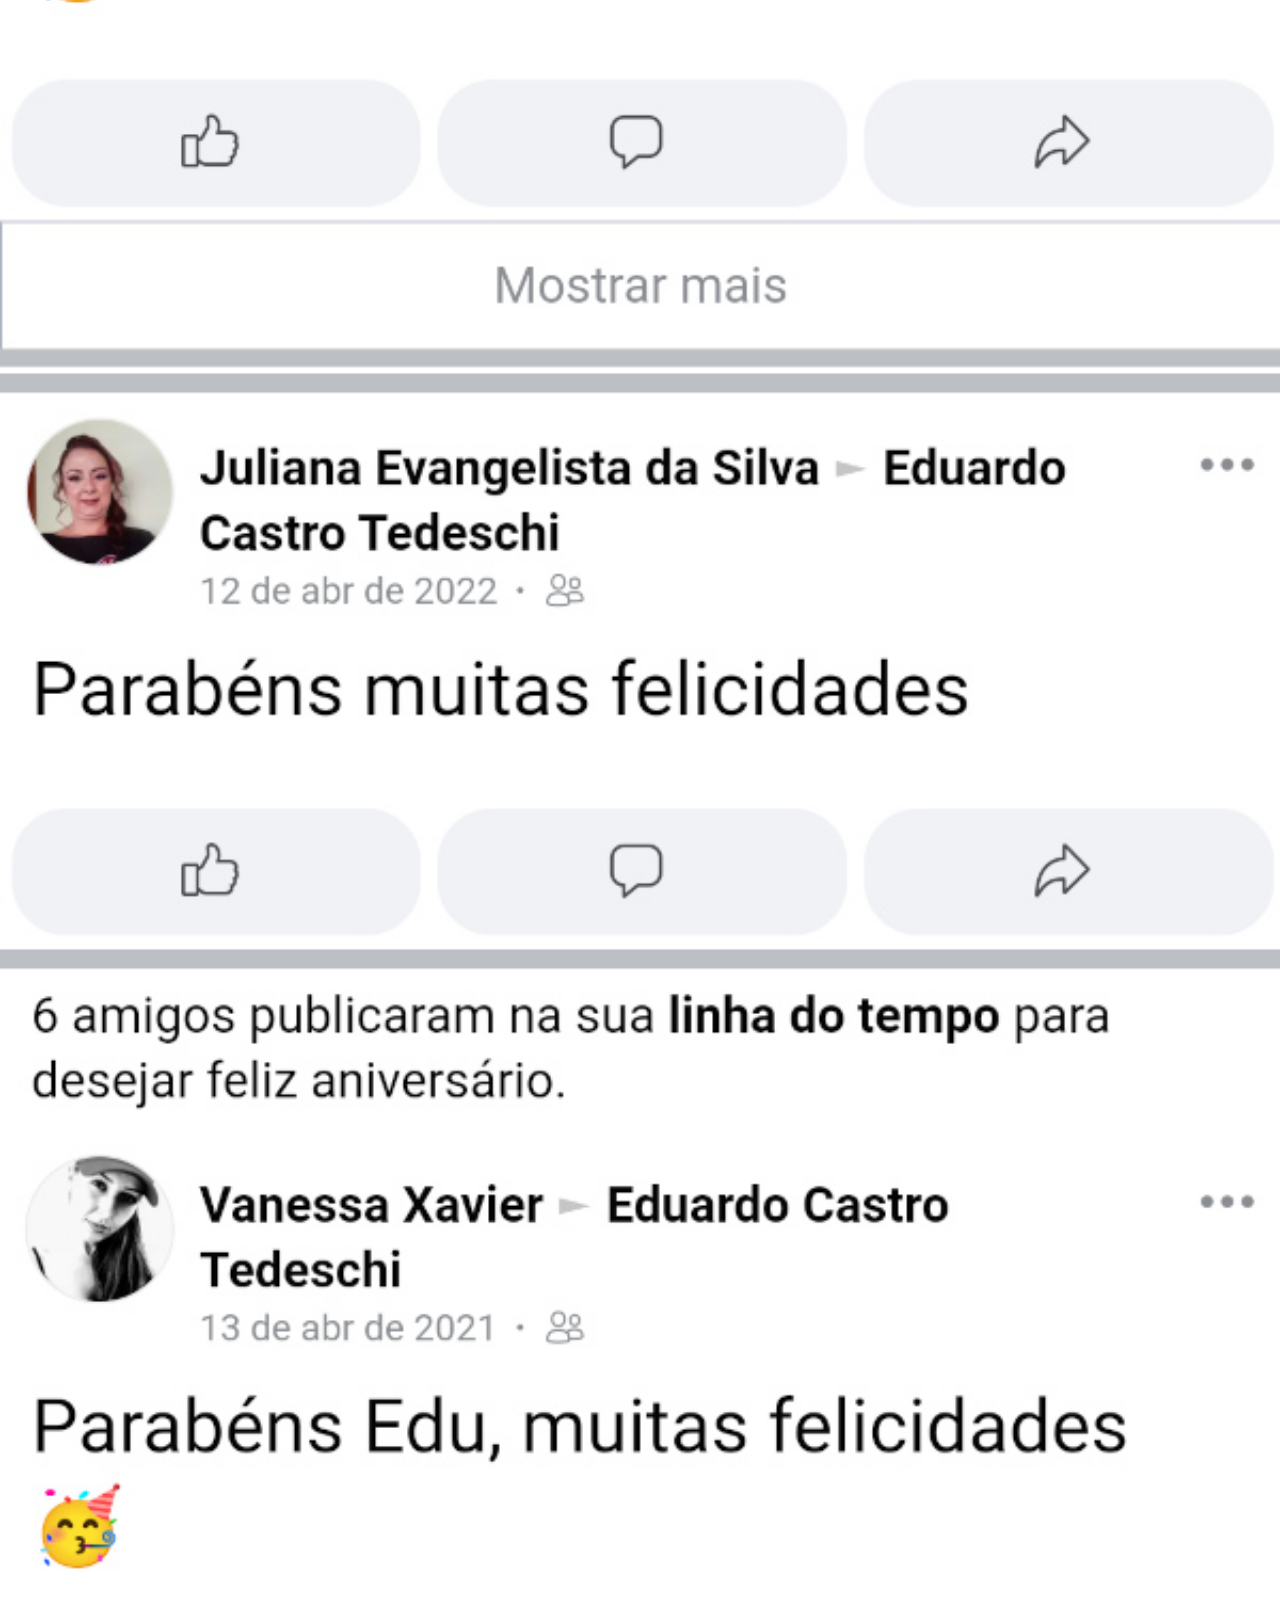
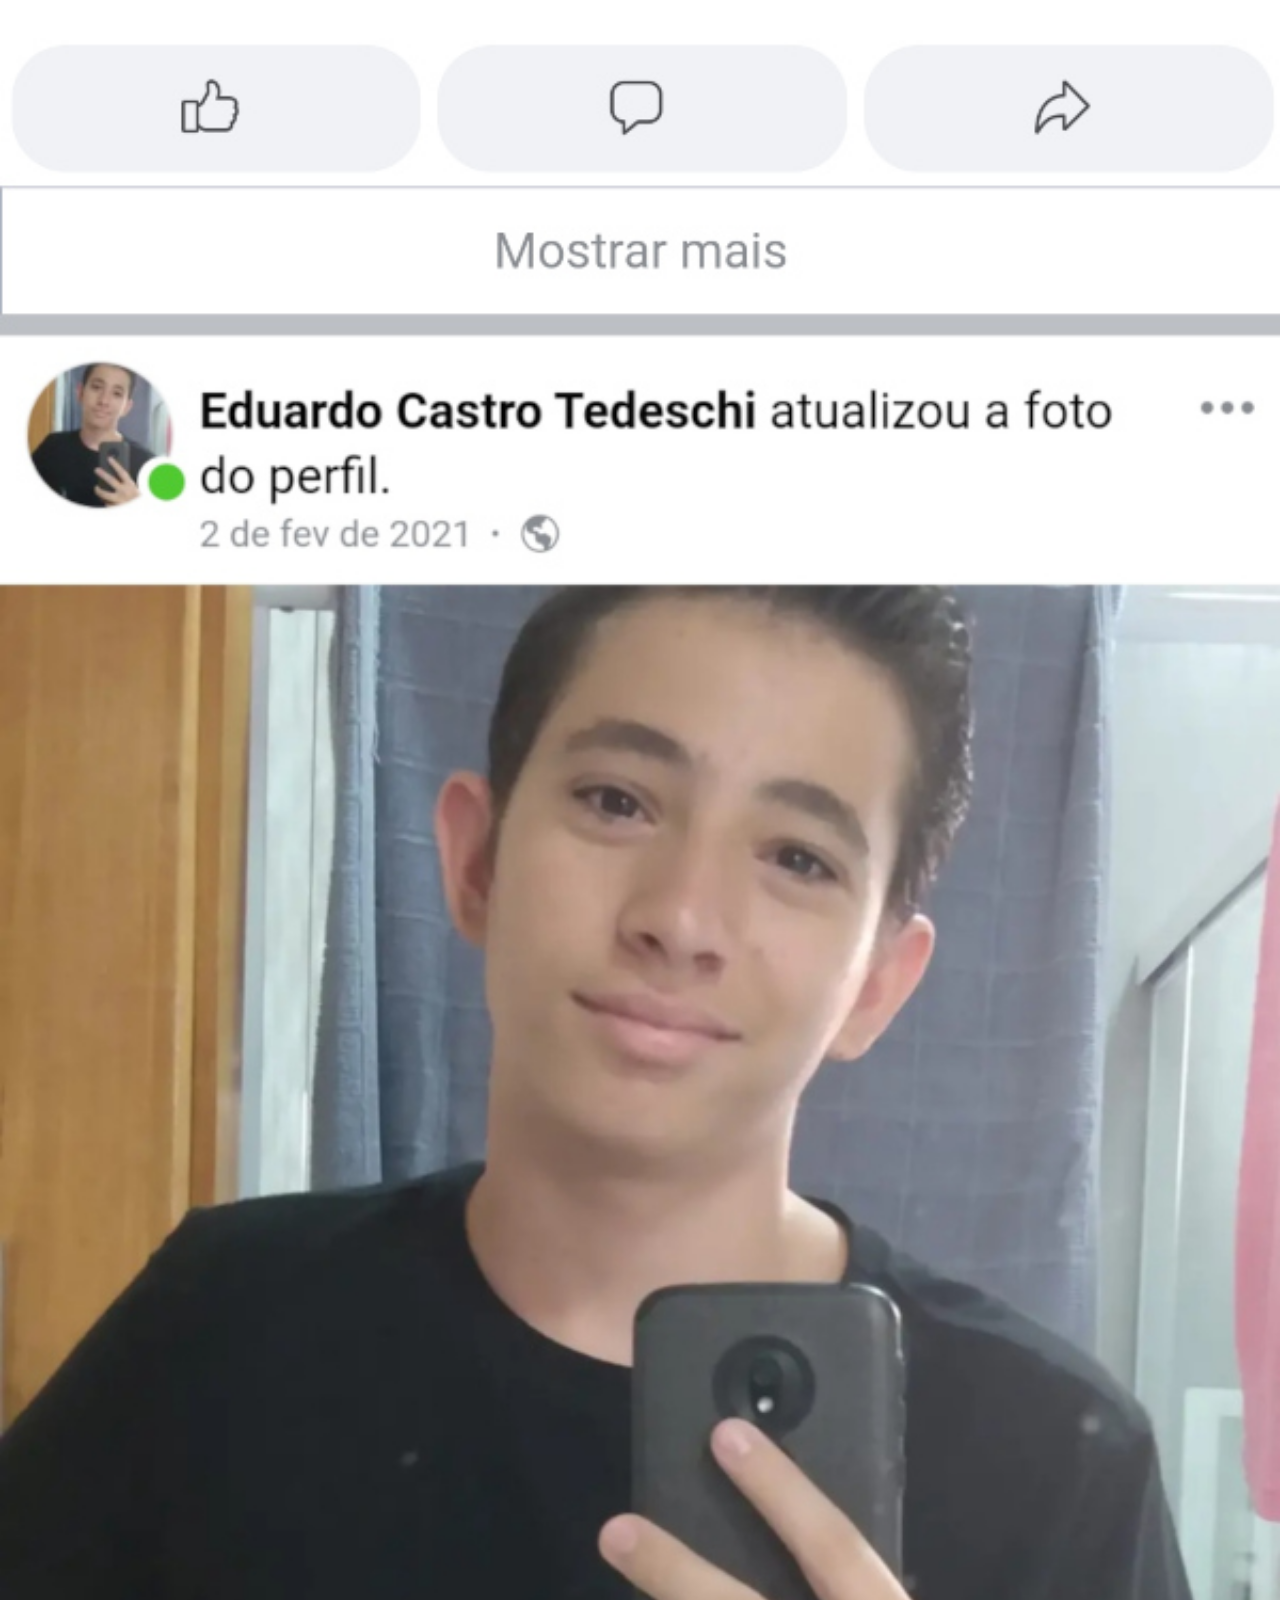
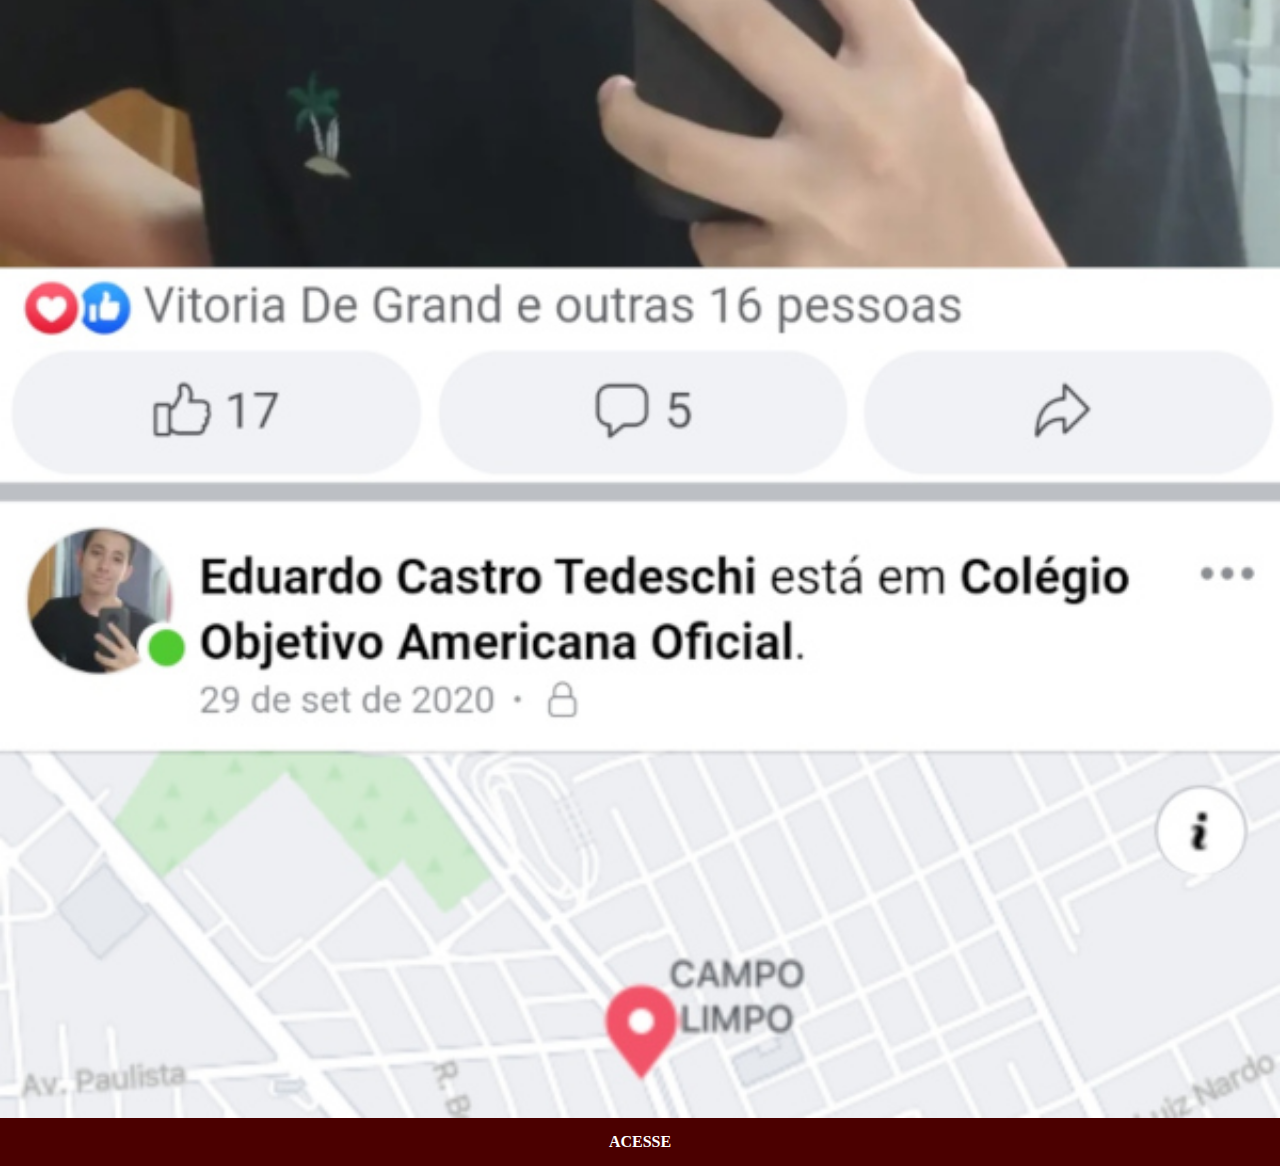
==== commit ba3eb411: "project finished" ====
--- a/my-social/facebook.html
+++ b/my-social/facebook.html
@@ -3,11 +3,11 @@
 <head>
     <meta charset="UTF-8">
     <meta name="viewport" content="width=device-width, initial-scale=1.0">
+    <link rel="stylesheet" href="style/pages.css">
     <title>Facebook</title>
-    <link rel="stylesheet" href="styles/pages.css">
 </head>
 <body>
-    <img src="images/facebook/tela-facebook.jpg" alt="Facebook Tela">
+    <img src="images/facebook/tela-facebook.jpg" alt="Facebook">
     <a href="https://web.facebook.com/eduardo.tedeschi.311" target="_blank">ACESSE</a>
 </body>
 </html>--- a/my-social/style/pages.css
+++ b/my-social/style/pages.css
@@ -0,0 +1,28 @@
+@charset "UTF-8";
+
+*{
+    margin: 0px;
+    padding: 0px;
+}
+
+::-webkit-scrollbar{
+    width: 0px;
+    height: 0px;
+}
+
+img{
+    display: block;
+    width: 100vw;
+    background-size: cover;
+}
+
+a{
+    display: block;
+    width: 100vw;
+    background-color: rgb(75, 0, 0);
+    color: white;
+    text-align: center;
+    text-decoration: none;
+    padding: 15px 0px 15px 0px;
+    font-weight: bold;
+}